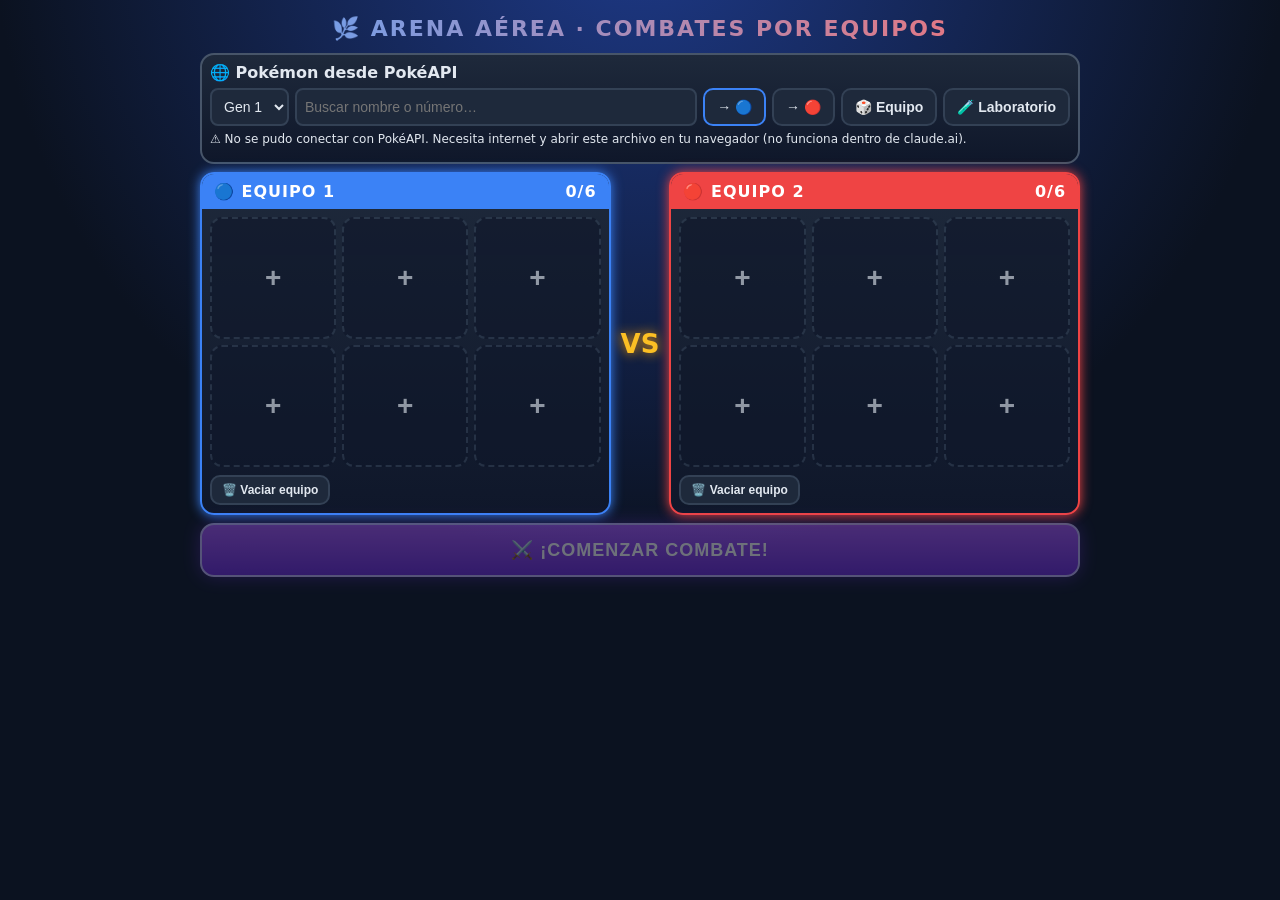
==== equipos-api.html @ 6ec06e44 "v1.0 - Modo simulación (Beta)" ====
<!DOCTYPE html>
<html lang="es"><head><meta charset="utf-8">
<meta name="viewport" content="width=device-width, initial-scale=1, viewport-fit=cover">
<title>Arena Aérea</title>
<style>
/* Estilos de Arena Pokémon. Tema oscuro. */
:root{--bg:#0b1220;--fg:#e2e8f0;--card:#1e293b;--bd:#334155;box-sizing:border-box;padding-top:env(safe-area-inset-top,0px);padding-bottom:env(safe-area-inset-bottom,0px)}
@media(prefers-color-scheme:dark){:root:not([data-theme="light"]){--bg:#0b1220;--fg:#e2e8f0;--card:#1e293b;--bd:#334155}}
:root[data-theme="dark"]{--bg:#0b1220;--fg:#e2e8f0;--card:#1e293b;--bd:#334155}
html{scroll-padding-top:env(safe-area-inset-top,0px)}
*{box-sizing:border-box}
body{margin:0;background:var(--bg);color:var(--fg);font-family:system-ui,-apple-system,"Segoe UI",sans-serif;display:flex;justify-content:center}
main{width:100%;max-width:900px;padding:10px}
h1{font-size:19px;margin:4px 0 8px;text-align:center}
#bar{display:flex;flex-wrap:wrap;gap:6px;justify-content:center;margin-bottom:8px}
button{padding:9px 12px;border-radius:10px;border:2px solid var(--bd);background:var(--card);color:var(--fg);font-weight:700;font-size:14px;cursor:pointer}
button:active{transform:scale(.96)}
canvas{width:100%;display:block;border-radius:14px;border:3px solid var(--bd);background:#4c9a3d;touch-action:manipulation}
#kos{display:flex;gap:10px;justify-content:center;margin:8px 0;font-weight:700;font-size:14px;flex-wrap:wrap}
#log{background:var(--card);border:2px solid var(--bd);border-radius:12px;padding:8px 12px;font-size:13px;min-height:100px;line-height:1.5}
.cw{position:relative}#ban{position:absolute;inset:0;display:none;flex-direction:column;align-items:center;justify-content:center;gap:10px;background:rgba(0,0,0,.55);border-radius:14px;color:#fff;font-size:24px;font-weight:800;text-align:center}
.col{flex:1;min-width:150px;background:var(--card);border:2px solid var(--bd);border-radius:12px;padding:8px}
#setup{display:flex;gap:8px;flex-wrap:wrap}
#go{width:100%;margin-top:8px;background:#7c3aed;color:#fff;border-color:#6d28d9}#go:disabled{opacity:.4}
#mvp{display:flex;gap:8px;flex-wrap:wrap;margin-top:6px}.mp{flex:1;min-width:150px;background:var(--card);border:2px solid var(--bd);border-radius:10px;padding:6px;font-size:12px}
.rs{display:flex;flex-direction:column;align-items:center;width:84px;padding:3px;font-size:10px}.rs small{font-size:10px;max-width:80px;overflow:hidden;text-overflow:ellipsis;white-space:nowrap}
#srch select,#srch input{padding:8px;border-radius:8px;border:2px solid var(--bd);background:var(--card);color:var(--fg);font-size:14px}#res{display:flex;flex-wrap:wrap;gap:2px;max-height:340px;overflow:auto;margin-top:6px}
body{background:radial-gradient(circle at 50% -10%,#1e3a8a 0,#0b1220 55%) fixed}
h1{font-size:22px;letter-spacing:2px;text-transform:uppercase;background:linear-gradient(90deg,#60a5fa,#f87171);-webkit-background-clip:text;background-clip:text;color:transparent;margin:6px 0 12px}
#srch{background:linear-gradient(#1e293b,#0f172a);border:2px solid #475569;border-radius:14px}
.rs{background:#0f172a;border:2px solid #334155;border-radius:10px}.rs:hover{border-color:#60a5fa}.rs small{text-transform:capitalize}
#setup{display:flex;gap:10px;flex-wrap:wrap;align-items:stretch}
.tp{flex:1;min-width:290px;border:2px solid var(--c);border-radius:14px;background:linear-gradient(#1e293b,#0f172a);box-shadow:0 0 12px var(--c);overflow:hidden}
.th{display:flex;justify-content:space-between;padding:8px 12px;background:var(--c);color:#fff;font-weight:800;letter-spacing:1px}
.sg{display:grid;grid-template-columns:repeat(3,1fr);gap:6px;padding:8px}
.sc{display:flex;flex-direction:column;align-items:center;gap:2px;padding:6px 2px;border-radius:12px;border:2px solid #334155;background:#0f172a;color:var(--fg);min-height:122px;cursor:pointer}
.sc.em{justify-content:center;font-size:28px;border-style:dashed;opacity:.6}.sc.on{border-color:var(--c);background:#1e293b;box-shadow:0 0 10px var(--c)}.sc.bad{border-color:#f59e0b}
.sc .sp{width:64px;height:64px;image-rendering:pixelated}.sc b{font-size:12px;max-width:100%;overflow:hidden;text-overflow:ellipsis;white-space:nowrap;text-transform:capitalize}
.sc .ty,.sc .mi{display:flex;gap:2px;align-items:center}.sc em{font-size:10px;color:#fbbf24;font-style:normal;margin-left:3px}
.clr{margin:0 8px 8px;font-size:12px;padding:6px 10px}
.vs{align-self:center;font-weight:900;font-size:26px;color:#fbbf24;text-shadow:0 0 12px #f59e0b;width:100%;text-align:center}@media(min-width:760px){.vs{width:auto}}
.fi{flex-basis:100%;border:2px solid var(--c);border-radius:14px;background:linear-gradient(#1e293b,#0f172a);padding:12px;box-shadow:0 0 12px var(--c)}
.fh{display:flex;gap:12px;align-items:center}.fp{width:96px;height:96px;image-rendering:pixelated;background:radial-gradient(#334155,transparent 70%)}
.fn{font-size:22px;font-weight:800;text-transform:capitalize}.qb{margin-left:auto}
.sb{display:grid;grid-template-columns:1fr 1fr;gap:4px 14px;margin:10px 0}.sr{display:flex;align-items:center;gap:6px;font-size:12px}.sr span{width:62px;color:#94a3b8;font-weight:700}.sr b{width:28px;text-align:right}
.bt{flex:1;height:8px;background:#0b1220;border-radius:4px;overflow:hidden}.bt i{display:block;height:100%;border-radius:4px}
.mh{font-weight:800;margin:6px 0}.mh small{font-weight:400;opacity:.7;margin-left:8px}.mh b.ok{color:#22c55e}.mh b.no{color:#f59e0b}
.mg{display:grid;grid-template-columns:repeat(auto-fill,minmax(150px,1fr));gap:8px}
.mc{text-align:left;padding:8px;border-radius:10px;border:2px solid var(--t);background:rgba(15,23,42,.8);color:var(--fg);opacity:.6;font-weight:400}.mc.on{opacity:1;background:#1e293b;box-shadow:0 0 8px var(--t)}
.mt{display:flex;align-items:center;gap:6px;font-size:13px}.mt b{flex:1}.ck{color:#4ade80;font-weight:900}
.mm{display:flex;flex-wrap:wrap;gap:3px 8px;font-size:11px;margin-top:4px}.ul{color:#fbbf24;font-weight:700}.ef{font-size:11px;margin-top:3px;color:#a7f3d0}
#go{font-size:18px;letter-spacing:1px;padding:14px;border-radius:14px;background:linear-gradient(#a855f7,#6d28d9);border:2px solid #c4b5fd;box-shadow:0 0 18px #7c3aed88}
#hud{display:flex;gap:8px;margin-bottom:6px}
.hb{flex:1;min-width:0;display:flex;gap:8px;align-items:center;padding:6px 10px;border-radius:12px;background:linear-gradient(#1e293b,#0f172a);border:2px solid var(--c);box-shadow:0 0 10px var(--c)}
#h1{flex-direction:row-reverse;text-align:right}.hs{width:56px;height:56px;image-rendering:pixelated;flex:none}#h1 .hs{transform:scaleX(-1)}
.hi{flex:1;min-width:0}.hn{display:flex;gap:6px;align-items:center;font-size:14px;text-transform:capitalize}#h1 .hn{flex-direction:row-reverse}.hn b{overflow:hidden;text-overflow:ellipsis;white-space:nowrap}
.hp{display:flex;align-items:center;gap:6px;margin:3px 0}.hp em{font-style:normal;font-size:10px;font-weight:800;color:#fbbf24;background:#7c2d12;border-radius:4px;padding:0 4px}
.hbar{flex:1;height:10px;background:#0b1220;border:1px solid #475569;border-radius:6px;overflow:hidden}.hbar i{display:block;height:100%;transition:width .5s,background .3s}
.hv{font-size:12px;font-weight:700;font-variant-numeric:tabular-nums}.hst{display:flex;gap:3px;flex-wrap:wrap;min-height:16px}#h1 .hst,#h1 .balls{justify-content:flex-end}
.ch{font-size:10px;padding:1px 5px;border-radius:6px;font-weight:700}.ch.up{background:#14532d;color:#86efac}.ch.dn{background:#7f1d1d;color:#fca5a5}
.balls{display:flex;gap:3px;margin-top:2px}.pb{width:11px;height:11px;border-radius:50%;border:1px solid #0f172a;background:linear-gradient(#ef4444 45%,#0f172a 45% 55%,#f8fafc 55%)}.pb.a{box-shadow:0 0 0 2px #fbbf24}.pb.d{background:#475569;opacity:.6}
@media(max-width:560px){.hs{display:none}.hb{padding:5px 7px}.hn{font-size:12px}}
.mp{background:linear-gradient(#1e293b,#0f172a);border:2px solid var(--bd);border-radius:12px;padding:8px}
.ph{display:flex;justify-content:space-between;align-items:center;gap:6px;margin-bottom:6px;flex-wrap:wrap}.ph b{text-transform:capitalize;font-size:13px}
.pst{display:flex;gap:3px}.pst span{background:#0b1220;border-radius:6px;padding:1px 5px;text-align:center;font-size:12px;font-weight:700}.pst small{display:block;font-size:8px;color:#94a3b8;font-weight:600}.pst .up{color:#4ade80}.pst .dn{color:#f87171}
.pm{display:grid;grid-template-columns:1fr 1fr;gap:6px}.mv{border:2px solid var(--t);border-radius:8px;padding:5px 6px;background:#0b1220;opacity:.75}.mv.rd{opacity:1;box-shadow:0 0 8px #22c55e88;border-color:#22c55e}.mv.pl{outline:2px solid #fbbf24}
.mn{display:flex;align-items:center;gap:4px;font-size:11px}.mn b{flex:1;overflow:hidden;text-overflow:ellipsis;white-space:nowrap}.cb{height:5px;background:#1e293b;border-radius:3px;margin:3px 0;overflow:hidden}.cb i{display:block;height:100%;background:var(--t)}.mv.rd .cb i{background:#22c55e}.cs{font-size:11px;font-weight:700;text-align:right}.mv.rd .cs{color:#4ade80}
#labui{display:none}#game.lab #labui{display:block}#game.lab #hud,#game.lab #mvp,#game.lab #log,#game.lab #bar{display:none!important}
.lr{display:flex;gap:6px;flex-wrap:wrap;margin:6px 0;align-items:center;font-size:13px}.lr input[type=number]{width:72px}#lm{flex:1;min-width:170px}
#labui input{padding:8px;border-radius:8px;border:2px solid var(--bd);background:var(--card);color:var(--fg);font-size:13px}

</style>
</head><body><main>
<h1>🌿 Arena Aérea · Combates por equipos</h1>
<div class="col" id="srch" style="margin-bottom:8px"><b>🌐 Pokémon desde PokéAPI</b>
<div style="display:flex;gap:6px;flex-wrap:wrap;margin:6px 0"><select id="gen"><option value="0">Gen 1</option><option value="1">Gen 2</option><option value="2">Gen 3</option><option value="3">Gen 4</option><option value="4">Gen 5</option><option value="5">Gen 6</option><option value="6">Gen 7</option><option value="7">Gen 8</option><option value="8">Gen 9</option><option value="all">Todas</option></select><input id="q" placeholder="Buscar nombre o número…" style="flex:1;min-width:130px"><button id="d0" style="border-color:#3b82f6">→ 🔵</button><button id="d1">→ 🔴</button><button id="rnd">🎲 Equipo</button><button id="labb">🧪 Laboratorio</button></div>
<div id="st" style="font-size:12px;min-height:16px"></div><div id="res"></div></div>
<div id="setup"></div><button id="go">⚔️ ¡COMENZAR COMBATE!</button>
<section id="game" style="display:none">
<div id="labui"><div class="col" style="margin-bottom:6px"><b>🧪 Laboratorio de ataques</b> <small>Dos Pokémon de prueba que no mueren</small>
<div class="lr"><label>Atacante # <input id="la" type="number" value="18"></label><label>Rival # <input id="lb" type="number" value="143"></label><button id="lsw">Atacante: 🔵</button></div>
<div class="lr"><input id="lm" value="fly" placeholder="ID del ataque en inglés (fly, flamethrower…)"><button id="lgo">▶ Probar</button></div>
<div class="lr" id="lq"></div><div class="lr"><button id="lauto">🔁 Auto: sí</button><button id="lslow">Velocidad x1</button><button id="lex">← Volver</button></div><div id="lst" style="font-size:12px;min-height:16px"></div></div></div>
<div id="bar"><button id="sp">Velocidad x1</button><button id="pa">Pausa</button><button id="tg">Ocultar ataques</button><button id="rs">Equipos</button></div>
<div id="hud"><div class="hb" id="h0"></div><div class="hb" id="h1"></div></div><div class="cw"><canvas id="cv"></canvas><div id="ban"></div></div><div id="mvp"><div class="mp" id="mv0"></div><div class="mp" id="mv1"></div></div>
<div id="log"></div></section>
<!-- El ORDEN importa: nucleo → datos → combate → ataques → ui → modos → principal.
     Para añadir un ataque nuevo: crea js/ataques/mi-ataque.js y añade aquí su <script> junto a los demás ataques. -->
<script>window.ASSETS={"img/campo.jpg": "[data-uri]", "img/tipos/bug.png": "[data-uri]", "img/tipos/dark.png": "[data-uri]", "img/tipos/dragon.png": "[data-uri]", "img/tipos/elec.png": "[data-uri]", "img/tipos/fairy.png": "[data-uri]", "img/tipos/fighting.png": "[data-uri]", "img/tipos/fire.png": "[data-uri]", "img/tipos/flying.png": "[data-uri]", "img/tipos/ghost.png": "[data-uri]", "img/tipos/ground.png": "[data-uri]", "img/tipos/ice.png": "[data-uri]", "img/tipos/leaf.png": "[data-uri]", "img/tipos/normal.png": "[data-uri]", "img/tipos/poison.png": "[data-uri]", "img/tipos/psychic.png": "[data-uri]", "img/tipos/rock.png": "[data-uri]", "img/tipos/steel.png": "[data-uri]", "img/tipos/water.png": "[data-uri]"};</script>
<script>
// Utilidades base: selector, tamaño del campo y canvas.
const $=s=>document.querySelector(s),W=800,H=450,PI=Math.PI;
// En la versión de un solo archivo (construir.py) las imágenes van incrustadas en window.ASSETS
const asset=p=>(window.ASSETS&&ASSETS[p])||p;
const cv=$('#cv'),cx=cv.getContext('2d');let sc=1;
const turn=(a,b,r)=>{const d=((b-a+PI*3)%(PI*2))-PI;return a+Math.max(-r,Math.min(r,d))};

</script>
<script>
// Aleatoriedad.
//  R(a,b)  -> SOLO efectos visuales (partículas, temblores). Siempre Math.random().
//  RS(a,b) / rnd() -> SIMULACIÓN (daño, críticos, precisión, IA, posiciones). Se puede fijar con semilla(n)
//                     para que un combate sea repetible (necesario para el modo online).
//  Regla de oro al crear ataques: lo que afecta al resultado usa rnd()/RS(); lo que solo se ve usa R().
let _semilla=null;
function semilla(n){_semilla=(n==null)?null:n>>>0}
function rnd(){if(_semilla===null)return Math.random();_semilla=(_semilla+0x6D2B79F5)>>>0;let t=_semilla;t=Math.imul(t^t>>>15,t|1);t^=t+Math.imul(t^t>>>7,t|61);return((t^t>>>14)>>>0)/4294967296}
const RS=(a,b)=>a+rnd()*(b-a),R=(a,b)=>a+Math.random()*(b-a);

</script>
<script>
// Estado global del combate.
let hs=0,cz=0,dim=0,bn=null,duelT=0,sd=0,shk=0,sfl=0,sfc='#fff',rg=[],scars=[];
const OB=[];
let mons=[],ents=[],ps=[],txt=[],logs=[],T=0,spd=1,paused=false,last=0,team=[[],[]],send=[0,0],over=true,inGame=false;
// Gancho para los modos de juego: se llama al terminar un combate con el número del equipo ganador (0 o 1).
let alTerminarCombate=null;

</script>
<script>
// Tablas de tipos: colores, efectividad, efectos de impacto y estilos visuales.
const ULT={fire:'x',fairy:'x',water:'w',elec:'b',leaf:'s',steel:'s',normal:'s',dragon:'m',rock:'m',ground:'q'},ultK=t=>ULT[t]||'z';
const IMP={fire:{c:['#fb923c','#fde047','#ef4444'],sh:'c',n:14,v:170,g:1,ring:'#fb923c'},water:{c:['#38bdf8','#bae6fd','#fff'],sh:'c',n:14,v:150,gy:260,ring:'#38bdf8'},elec:{c:['#fde047','#fff'],sh:'k',n:14,v:240,g:1,ring:'#fde047'},leaf:{c:['#4ade80','#86efac','#16a34a'],sh:'l',n:12,v:150,gy:80,ring:'#4ade80'},ice:{c:['#a5f3fc','#e0f2fe','#fff'],sh:'d',n:14,v:170,gy:120,ring:'#a5f3fc'},psychic:{c:['#f472b6','#e879f9','#fff'],sh:'o',n:10,v:90,g:1,ring:'#f472b6',rings:3},ghost:{c:['#6d28d9','#a78bfa','#1e1b4b'],sh:'c',n:12,v:80,up:1,ring:'#818cf8'},dark:{c:['#1e1b4b','#7f1d1d','#0f172a'],sh:'c',n:14,v:150,ring:'#94a3b8'},poison:{c:['#a855f7','#84cc16','#c084fc'],sh:'o',n:12,v:70,up:1,ring:'#c084fc'},ground:{c:['#a16207','#d6a550','#78350f'],sh:'r',n:12,v:180,gy:420,ring:'#d6a550'},rock:{c:['#a8a29e','#78716c','#d6d3d1'],sh:'r',n:12,v:200,gy:520,ring:'#a8a29e'},bug:{c:['#a3e635','#365314','#fde047'],sh:'c',n:16,v:200,ring:'#a3e635'},flying:{c:['#e0f2fe','#93c5fd','#fff'],sh:'k',n:14,v:230,ring:'#93c5fd'},fighting:{c:['#ef4444','#f97316','#fde047'],sh:'s',n:10,v:200,g:1,ring:'#ef4444'},steel:{c:['#e2e8f0','#94a3b8','#fff'],sh:'d',n:12,v:230,g:1,ring:'#cbd5e1'},fairy:{c:['#f9a8d4','#fbcfe8','#fff'],sh:'s',n:14,v:130,up:1,g:1,ring:'#f9a8d4'},normal:{c:['#fff','#e5e7eb','#fde68a'],sh:'c',n:12,v:150,ring:'#e5e7eb'},dragon:{c:['#a78bfa','#7c3aed','#f0abfc'],sh:'c',n:14,v:180,g:1,ring:'#a78bfa'}};
const TCOL={normal:'#d1d5db',fire:'#fb923c',water:'#38bdf8',elec:'#fde047',leaf:'#4ade80',ice:'#a5f3fc',fighting:'#ef4444',poison:'#c084fc',ground:'#d6a550',flying:'#93c5fd',psychic:'#f472b6',bug:'#a3e635',rock:'#a8a29e',ghost:'#818cf8',dark:'#94a3b8',steel:'#cbd5e1',fairy:'#f9a8d4',dragon:'#a78bfa'};
const CH={normal:{rock:.5,ghost:0,steel:.5},fire:{fire:.5,water:.5,leaf:2,ice:2,bug:2,rock:.5,dragon:.5,steel:2},water:{fire:2,water:.5,leaf:.5,ground:2,rock:2,dragon:.5},elec:{water:2,elec:.5,leaf:.5,ground:0,flying:2,dragon:.5},leaf:{fire:.5,water:2,leaf:.5,poison:.5,ground:2,flying:.5,bug:.5,rock:2,dragon:.5,steel:.5},ice:{fire:.5,water:.5,leaf:2,ice:.5,ground:2,flying:2,dragon:2,steel:.5},fighting:{normal:2,ice:2,poison:.5,flying:.5,psychic:.5,bug:.5,rock:2,ghost:0,dark:2,steel:2,fairy:.5},poison:{leaf:2,poison:.5,ground:.5,rock:.5,ghost:.5,steel:0,fairy:2},ground:{fire:2,elec:2,leaf:.5,poison:2,flying:0,bug:.5,rock:2,steel:2},flying:{elec:.5,leaf:2,fighting:2,bug:2,rock:.5,steel:.5},psychic:{fighting:2,poison:2,psychic:.5,dark:0,steel:.5},bug:{fire:.5,leaf:2,fighting:.5,poison:.5,flying:.5,psychic:2,ghost:.5,dark:2,steel:.5,fairy:.5},rock:{fire:2,ice:2,fighting:.5,ground:.5,flying:2,bug:2,steel:.5},ghost:{normal:0,psychic:2,ghost:2,dark:.5},dragon:{dragon:2,steel:.5,fairy:0},dark:{fighting:.5,psychic:2,ghost:2,dark:.5,fairy:.5},steel:{fire:.5,water:.5,elec:.5,ice:2,rock:2,steel:.5,fairy:2},fairy:{fire:.5,fighting:2,poison:.5,dragon:2,dark:2,steel:.5}};
const tEff=(t,ds)=>ds.reduce((a,d)=>a*((CH[t]||{})[d]??1),1);
// Colores de la interfaz (más oscuros que TCOL, que es para efectos)
const TC={normal:'#64748b',fire:'#ea580c',water:'#2563eb',elec:'#ca8a04',leaf:'#16a34a',ice:'#0891b2',fighting:'#b91c1c',poison:'#7e22ce',ground:'#a16207',flying:'#4f46e5',psychic:'#db2777',bug:'#65a30d',rock:'#78716c',ghost:'#4338ca',dark:'#334155',steel:'#64748b',fairy:'#db2777',dragon:'#7c3aed'};

</script>
<script>
// Iconos de tipo (img/tipos/<tipo>.png).
const ICO={},ICI={};
for(const k of ["normal", "fighting", "flying", "poison", "ground", "rock", "bug", "ghost", "steel", "fire", "water", "leaf", "elec", "psychic", "ice", "dragon", "dark", "fairy"]){ICO[k]=asset('img/tipos/'+k+'.png');ICI[k]=new Image();ICI[k].src=ICO[k]}
const TI=(t,h=16)=>ICO[t]?`<img src="${ICO[t]}" width="${h}" height="${h}" style="vertical-align:middle;border-radius:3px">`:'',tn=k=>TI(TY[k].types[0],14)+' '+TY[k].n;

</script>
<script>
// Ataques genéricos y constructores de ataques de estado.
const N0=['Placaje',38,1.1,1,55,0,0,1],N1=['Ataque Rápido',26,.7,1,55,0,0,1];
const mkmv=(t,a)=>!Array.isArray(a)?a:({n:a[0],p:a[1],cd:a[2]*1.4,c:a[3],r:a[4],u:a[5],k:a[6],tk:a[7],t:a[8]||(a[7]?'normal':t),cat:a[9]||((a[7]||a[6]=='c')?'phy':'spe'),ef:a[10]});
const SA=(n,s,d,cd=9)=>[n,0,cd,1,999,0,0,0,0,'sta',{s,d}],SH=(n,h,d,cd=18)=>[n,0,cd,1,999,0,0,0,0,'sta',{h,d}],SO=(n,o,d,cd=9)=>[n,0,cd,1,999,0,0,0,0,'sta',{o,d}];

</script>
<script>
// Estadísticas de combate y registro de Pokémon cargados (TY).
const MH=t=>TY[t].H||Math.round(TY[t].st.hp*2.2);
const mult=n=>n>=0?(2+n)/2:2/(2-n),stat=(m,k)=>m.st[k]*mult(m.stg[k]||0);
const ST=[['hp','PS'],['atk','ATQ'],['def','DEF'],['spa','AT.ESP'],['spd','DEF.ESP'],['spe','VEL']],CI={phy:'⚔️',spe:'✨',sta:'🛡️'};
const TY={};

</script>
<script>
// Conexión con la PokéAPI: lista de Pokémon, carga de Pokémon y ataques.
const API='https://pokeapi.co/api/v2/',SPR='https://raw.githubusercontent.com/PokeAPI/sprites/master/sprites/pokemon/',GEN=[[1,151],[152,251],[252,386],[387,493],[494,649],[650,721],[722,809],[810,905],[906,1025]];
const TN={normal:'normal',fire:'fire',water:'water',electric:'elec',grass:'leaf',ice:'ice',fighting:'fighting',poison:'poison',ground:'ground',flying:'flying',psychic:'psychic',bug:'bug',rock:'rock',ghost:'ghost',dragon:'dragon',dark:'dark',steel:'steel',fairy:'fairy'};
const ERR='⚠️ No se pudo conectar con PokéAPI. Necesita internet y abrir este archivo en tu navegador (no funciona dentro de claude.ai).';
const mvc={};
const jf=async u=>{const r=await fetch(u);if(!r.ok)throw new Error(r.status);return r.json()},setSt=t=>{$('#st').textContent=t};
const mvData=c=>mvc[c.n]||(mvc[c.n]=jf(c.u).then(conv).catch(()=>null));
async function loadSp(id){const key='p'+id;if(TY[key])return key;
 const p=await jf(API+'pokemon/'+id),types=p.types.map(x=>TN[x.type.name]||'normal'),sm={};p.stats.forEach(x=>sm[x.stat.name]=x.base_stat);
 const cand=p.moves.map(m=>({n:m.move.name,u:m.move.url,sc:m.version_group_details.filter(d=>d.move_learn_method.name=='level-up'||d.move_learn_method.name=='machine').length})).filter(m=>m.sc>0).sort((a,b)=>b.sc-a.sc).slice(0,36);
 const ms=[];for(let i=0;i<cand.length;i+=9)ms.push(...await Promise.all(cand.slice(i,i+9).map(mvData)));
 const ok=[...new Map(ms.filter(Boolean).map(x=>[x.n,x])).values()],sv=m=>m.p*(types.includes(m.t)?1.4:1),rk=m=>m.ef.h?3:m.ef.s?2:1;
 const att=ok.filter(m=>m.cat!='sta').sort((a,b)=>sv(b)-sv(a)),sta=ok.filter(m=>m.cat=='sta').sort((a,b)=>rk(b)-rk(a)),pa=[],cn={};
 for(const m of att)if((cn[m.t]||0)<2&&pa.length<7){pa.push(m);cn[m.t]=(cn[m.t]||0)+1}
 const pool=[...pa,...sta.slice(0,3)];for(const g of [N0,N1,['Golpe Cuerpo',60,1.8,1,55,0,0,1],['Embestida',45,1.3,1,55,0,0,1]])if(pool.length<4)pool.push(g);
 const ds=[],add=i=>{if(i>=0&&i<pool.length&&!ds.includes(i))ds.push(i)};add(0);add(1);add(2);add(pa.length);add(3);for(let i=0;ds.length<4&&i<pool.length;i++)add(i);
 const fr=p.sprites.front_default||SPR+id+'.png',bk=p.sprites.back_default,fi=new Image(),bi=new Image();fi.src=fr;if(bk)bi.src=bk;
 TY[key]={n:p.name.replace(/-/g,' ').replace(/^./,c=>c.toUpperCase()),e:'',c:[TCOL[types[0]],'#fff','#334155'],st:{hp:sm.hp,atk:sm.attack,def:sm.defense,spa:sm['special-attack'],spd:sm['special-defense'],spe:sm.speed},H:Math.round(sm.hp*1.6+60),types,pool,ds:ds.slice(0,4),api:1,img:fr,fi,bi};return key}

</script>
<script>
// Convierte un ataque de la PokéAPI en un ataque del juego (tipo de animación, daño, cooldown...).
const STY=[[/slash|scratch|claw|cut|blade|shear|scissor|sword|fury-swipes|razor|slice/,'slash'],[/bite|crunch|fang|chomp/,'bite'],[/punch|hammer|fist|mach|thrash|superpower|close-combat|cross-chop|karate|jab|rage/,'punch'],[/kick|stomp|stamp|trample|jump|strike/,'kick'],[/tail|whip|vine|wrap|bind|lash|slap|pound|crush|slam|squeeze/,'whip'],[/beam|ray|cannon|laser|solar|pulse|spit|flash/,'beam'],[/storm|tornado|hurricane|twister|cyclone|blizzard|whirl|typhoon|swarm|rain|barrage/,'storm'],[/quake|slide|fissure|bulldoze|tectonic|magnitude|rumble/,'quake'],[/surf|wave|tsunami|torrent/,'wave']],MEL=['slash','bite','punch','kick','whip','hit'];
function conv0(d){const t=TN[d.type.name]||'normal',nm=(d.names.find(x=>x.language.name=='es')||{name:d.name}).name,cl=d.damage_class.name,mt=d.meta||{};
 if(['explosion','self-destruct','misty-explosion','memento','final-gambit','focus-punch','dream-eater','belch','sky-drop','fling','last-resort','synchronoise'].includes(d.name))return null;
 if(cl=='status'){const ef={},SN={attack:'atk',defense:'def','special-attack':'spa','special-defense':'spd',speed:'spe'},LB={atk:'Ataque',def:'Defensa',spa:'At. Esp.',spd:'Def. Esp.',spe:'Velocidad'};
  if(mt.healing>0){ef.h=mt.healing/100;ef.d='Cura '+mt.healing+'% PS'}
  else{const me=d.target&&['user','user-or-ally','users-field','user-and-allies'].includes(d.target.name),o={};for(const c of d.stat_changes||[]){const k=SN[c.stat.name];if(k)o[k]=Math.max(-3,Math.min(3,c.change))}
   const v=Object.values(o);if(!v.length)return null;if(me&&v.some(x=>x>0))ef.s=o;else if(!me&&v.some(x=>x<0))ef.o=o;else return null;
   ef.d=(me?'':'Rival: ')+Object.entries(o).map(([k,x])=>(x>0?'+':'−')+Math.abs(x)+' '+LB[k]).join(', ')}
  return{n:nm,key:d.name,p:0,cd:(mt.healing>0?18:9)*1.4,c:1,r:999,u:0,t,cat:'sta',ef,acc:0}}
 if(!d.power)return null;const P=d.power,phy=cl=='physical',acc=d.accuracy||100;let sty=phy?'hit':'orb';for(const[r,k]of STY)if(r.test(d.name)){sty=k;break}
 if(!phy&&MEL.includes(sty))sty='orb';
 if(phy&&MEL.includes(sty))return{n:nm,key:d.name,p:P,cd:(1+P/45)*1.4,c:1,r:55,u:0,tk:1,t,cat:'phy',acc,sty};
 const u=!phy&&P>=110,K=u?ultK(t):({beam:'s',storm:'z',quake:'q',wave:'w'}[sty]||(t=='elec'?'b':'p')),c=K=='s'?5:K=='z'?(u?6:5):K=='q'||K=='w'||K=='x'?1:K=='m'?10:K=='b'?(u?6:P<=60?1:P<=90?2:3):(P<=50?1:P<=70?3:P<=90?5:6);
 return{n:nm,key:d.name,p:u&&K=='m'?P*1.8:P,cd:(u?6:1+P/45)*1.4,c,r:u?300:P<=70?230:260,u:u?1:0,t,cat:phy?'phy':'spe',acc,sty}}
function conv(d){const mv=conv0(d);if(mv&&CUSTOM[d.name])Object.assign(mv,CUSTOM[d.name].mv);return mv}

</script>
<script>
// Efectos visuales reutilizables: partículas, ondas, explosiones.
function spk(r,n=4){cx.beginPath();for(let i=0;i<n*2;i++){const a=i*PI/n,q=i%2?r*.4:r;cx.lineTo(Math.cos(a)*q,Math.sin(a)*q)}cx.closePath();cx.fill()}
function emit(x,y,t,n,vm,o={}){const Q=IMP[t]||IMP.normal;for(let i=0;i<n&&ps.length<900;i++){const a=R(0,6.283),v=R(.2,1)*vm;ps.push({x,y,vx:Math.cos(a)*v,vy:Math.sin(a)*v-(Q.up?60:0),gy:Q.gy,l:R(.4,.9),m:.9,c:Q.c[i%Q.c.length],s:R(3,7),g:Q.g,sh:Q.sh,r:R(0,6),vr:R(-8,8),...o})}}
function imp(x,y,t,k=1){const Q=IMP[t]||IMP.normal;emit(x,y,t,Math.round(Q.n*k),Q.v*k);ring(x,y,Q.ring,40*k+20);if(Q.rings)for(let i=1;i<=Q.rings;i++)ring(x,y,Q.ring,30+i*22,.4+i*.12,3);shk=Math.max(shk,k*2)}
function vfx(x,y,sty,t){ents.push({k:'v',vs:sty||'hit',x,y,life:.35,m:.35,cc:TCOL[t]||'#fff'})}
function ring(x,y,c,r1,l=.5,w=6){rg.push({x,y,c,r1,l,m:l,w})}
function blast(x,y,c,r,n=40){ring(x,y,c,r);ring(x,y,'#fff',r*.7,.35,4);ring(x,y,c,r*1.3,.7,3);for(let i=0;i<n&&ps.length<700;i++){const a=R(0,7),v=R(60,r*3.2);ps.push({x,y,vx:Math.cos(a)*v,vy:Math.sin(a)*v,l:R(.4,1),m:1,c:i%3?c:'#fff',s:R(3,8),g:1})}shk=Math.max(shk,r/12);sfl=Math.max(sfl,Math.min(.45,r/200));sfc=c}
function burst(x,y,col,n,sp=140,glow){for(let i=0;i<n&&ps.length<700;i++){const a=R(0,7),v=R(30,sp);ps.push({x,y,vx:Math.cos(a)*v,vy:Math.sin(a)*v,l:R(.3,.7),m:.7,c:col,s:R(2,5),g:glow})}}
function trail(x,y,col,s,glow,sh){if(ps.length<700)ps.push({x,y,vx:R(-15,15),vy:R(-25,-5),l:.35,m:.35,c:col,s,g:glow,sh,r:R(0,6),vr:R(-6,6)})}

</script>
<script>
// Dibujo del canvas: campo, Pokémon, proyectiles y efectos.
const BG=new Image();BG.src=asset('img/campo.jpg');
function vdraw(e){const p=1-e.life/e.m,a=1-p,vs=e.vs;cx.globalAlpha=Math.max(0,vs=='crack'?Math.min(1,e.life*1.5):a);cx.translate(e.x,e.y);cx.lineCap='round';cx.shadowColor=e.cc;cx.shadowBlur=14;
 if(vs=='slash'){for(let i=0;i<3;i++){const q=Math.min(1,Math.max(0,p*2.4-i*.3));if(q<=0)continue;cx.strokeStyle=i==1?'#fff':e.cc;cx.lineWidth=7-i*1.5;cx.beginPath();cx.moveTo(-35+i*20,-45);cx.lineTo(-35+i*20+30*q,-45+90*q);cx.stroke()}}
 else if(vs=='bite'){const d=Math.max(0,1-p*3.5)*34;cx.fillStyle='#fff';for(const s of[-1,1]){cx.beginPath();for(let i=0;i<4;i++){const x=-24+i*16;cx.moveTo(x,s*(d+6));cx.lineTo(x+8,s*(d+6)-s*22);cx.lineTo(x+16,s*(d+6))}cx.fill()}}
 else if(vs=='kick'){cx.strokeStyle=e.cc;cx.lineWidth=11*a;cx.beginPath();cx.arc(0,10,40,-2.4+p*1.4,-.7+p*1.4);cx.stroke();cx.strokeStyle='#fff';cx.lineWidth=4*a;cx.stroke()}
 else if(vs=='whip'){cx.strokeStyle=e.cc;cx.lineWidth=9*a;cx.beginPath();cx.moveTo(-50,25);cx.quadraticCurveTo(-5,-55+p*50,50,25-p*10);cx.stroke();cx.strokeStyle='#fff';cx.lineWidth=3*a;cx.stroke()}
 else if(vs=='mark'){const q=Math.min(1,p*2);cx.globalAlpha=.9*(1-p*.4);cx.fillStyle='rgba(0,0,0,.28)';cx.beginPath();cx.ellipse(0,0,10+q*34,6+q*20,0,0,7);cx.fill();cx.strokeStyle=e.cc;cx.lineWidth=2.5;cx.beginPath();cx.ellipse(0,0,34*(1.2-q*.2),20*(1.2-q*.2),0,0,7);cx.stroke();cx.beginPath();cx.moveTo(-44,0);cx.lineTo(44,0);cx.moveTo(0,-26);cx.lineTo(0,26);cx.stroke()}
 else if(vs=='crack'){for(const r of e.cr){const L=r.l*Math.min(1,p*5+.15);cx.beginPath();cx.moveTo(0,0);for(let k=1;k<=4;k++)cx.lineTo(Math.cos(r.a)*L*k/4+r.j[k%3],Math.sin(r.a)*L*k/4*.6+r.j[(k+1)%3]);cx.strokeStyle='#1c1917';cx.lineWidth=5;cx.stroke();cx.strokeStyle=e.cc;cx.lineWidth=2;cx.stroke()}}
 else{const r=(vs=='punch'?46:32)*(.4+p);cx.fillStyle=e.cc;spk(r,8);cx.fillStyle='#fff';spk(r*.55,8)}}
function drawProj(e){const t=e.t,rot=e.ph;cx.save();cx.translate(e.x,e.y);cx.globalCompositeOperation='lighter';
 const orb=(r,c1,c2)=>{const g=cx.createRadialGradient(0,0,1,0,0,r);g.addColorStop(0,'#fff');g.addColorStop(.4,c1);g.addColorStop(1,c2);cx.fillStyle=g;cx.beginPath();cx.arc(0,0,r,0,7);cx.fill()},so=()=>{cx.globalCompositeOperation='source-over'},poly=(r,f,s)=>{cx.rotate(rot);cx.beginPath();for(let i=0;i<6;i++){const q=r*[1,.75,1.1,.8,1,.7][i];cx.lineTo(Math.cos(i*1.047)*q,Math.sin(i*1.047)*q)}cx.closePath();cx.fillStyle=f;cx.fill();cx.strokeStyle=s;cx.lineWidth=2;cx.stroke()},dia=(r,f,s)=>{cx.rotate(rot*.6);cx.beginPath();cx.moveTo(0,-r*1.6);cx.lineTo(r*.7,0);cx.lineTo(0,r*1.6);cx.lineTo(-r*.7,0);cx.closePath();cx.fillStyle=f;cx.fill();cx.strokeStyle=s;cx.lineWidth=1.5;cx.stroke()};
 if(t=='fire')orb(14,'#fb923c','rgba(220,38,38,0)');
 else if(t=='water'){so();cx.fillStyle='#38bdf8';cx.strokeStyle='#fff';cx.lineWidth=1.5;cx.beginPath();cx.arc(0,0,8,0,7);cx.fill();cx.stroke();cx.fillStyle='#fff';cx.beginPath();cx.arc(-3,-3,2.5,0,7);cx.fill()}
 else if(t=='leaf'){so();cx.rotate(rot);cx.fillStyle='#22c55e';cx.beginPath();cx.ellipse(0,0,10,4.5,0,0,7);cx.fill();cx.strokeStyle='#bbf7d0';cx.lineWidth=1;cx.beginPath();cx.moveTo(-9,0);cx.lineTo(9,0);cx.stroke()}
 else if(t=='ice'||t=='steel'){so();dia(8,t=='ice'?'#a5f3fc':'#cbd5e1',t=='ice'?'#fff':'#475569')}
 else if(t=='psychic'){orb(13,'#f472b6','rgba(168,85,247,0)');cx.strokeStyle='#fbcfe8';cx.lineWidth=2;cx.rotate(rot);for(let i=0;i<2;i++){cx.beginPath();cx.ellipse(0,0,19,7,0,0,7);cx.stroke();cx.rotate(1.5)}}
 else if(t=='ghost'){so();const g=cx.createRadialGradient(0,0,1,0,0,14);g.addColorStop(0,'#1e1b4b');g.addColorStop(.7,'#4c1d95');g.addColorStop(1,'rgba(167,139,250,0)');cx.fillStyle=g;cx.beginPath();cx.arc(0,0,14,0,7);cx.fill()}
 else if(t=='dark'){so();cx.fillStyle='#020617';cx.strokeStyle='#ef4444';cx.lineWidth=2;cx.beginPath();cx.arc(0,0,10,0,7);cx.fill();cx.stroke()}
 else if(t=='poison'){so();cx.fillStyle='rgba(168,85,247,.6)';cx.strokeStyle='#84cc16';cx.lineWidth=2;cx.beginPath();cx.arc(0,0,9+Math.sin(rot*2)*1.5,0,7);cx.fill();cx.stroke();cx.fillStyle='#fff';cx.beginPath();cx.arc(-3,-3,2,0,7);cx.fill()}
 else if(t=='ground'||t=='rock'){so();poly(t=='rock'?12:9,t=='rock'?'#a8a29e':'#a16207',t=='rock'?'#57534e':'#78350f')}
 else if(t=='bug'){so();for(let i=0;i<6;i++){const a=rot*2+i*1.05,r=6+Math.sin(rot*3+i)*4;cx.fillStyle=i%2?'#a3e635':'#365314';cx.beginPath();cx.arc(Math.cos(a)*r,Math.sin(a)*r,2.4,0,7);cx.fill()}}
 else if(t=='flying'){so();cx.rotate(e.a);cx.strokeStyle='#fff';cx.lineWidth=4;cx.beginPath();cx.arc(-6,0,16,-1.1,1.1);cx.stroke();cx.strokeStyle='#93c5fd';cx.lineWidth=2;cx.beginPath();cx.arc(-10,0,16,-1.1,1.1);cx.stroke()}
 else if(t=='fairy'){orb(14,'#f9a8d4','rgba(244,114,182,0)');so();cx.rotate(rot);cx.fillStyle='#f9a8d4';spk(14);cx.fillStyle='#fff';spk(7)}
 else if(t=='fighting')orb(12,'#f97316','rgba(239,68,68,0)');
 else if(t=='dragon')orb(14,'#a78bfa','rgba(76,29,149,0)');
 else orb(12,'#e5e7eb','rgba(255,255,255,0)');
 cx.restore()}
function drawApi(m){const o=TY[m.t];if(Math.abs(Math.cos(m.a))>.25)m.fl=Math.cos(m.a)<0;const up=Math.sin(m.a)<-.6,im=up&&o.bi&&o.bi.naturalWidth?o.bi:o.fi,b=Math.abs(Math.sin(m.ph*2))*3,h=86,wl=Math.max(m.lw>0?1-m.lw/.22:0,m.sqz||0),sx0=m.sx==null?1:m.sx;
 m.sx=sx0+(((m.fl&&!up)?-1:1)-sx0)*.3;
 if(m.cast>0){const u=1-m.cast/.3;cx.save();cx.globalCompositeOperation='lighter';cx.globalAlpha=.55;cx.fillStyle=m.castc||'#fff';cx.beginPath();cx.arc(0,-30,12+u*26,0,7);cx.fill();cx.restore()}
 cx.imageSmoothingEnabled=false;if(m.flash>0)cx.filter='brightness(4)';
 if(im&&im.naturalWidth){cx.save();cx.translate(0,16-(m.z||0));cx.rotate(Math.sin(m.ph*2)*.06+(m.tilt||0));cx.scale(m.sx*(1+.16*wl+(m.lunge>0?.18:0)+(Math.abs(m.tilt||0)>.3?.15:0)),1-.2*wl-(m.lunge>0?.1:0)-(Math.abs(m.tilt||0)>.3?.12:0));cx.drawImage(im,-h/2,-h+10-b,h,h);cx.restore()}else{cx.fillStyle=o.c[0];cx.beginPath();cx.arc(0,-12,18,0,7);cx.fill()}
 cx.filter='none';cx.imageSmoothingEnabled=true}
function drawM(m){cx.save();cx.translate(m.x,m.y);if(m.dead){cx.globalAlpha=Math.max(0,m.fade/1.2);cx.scale(m.fade/1.2+.3,m.fade/1.2+.3)}
 const zs=Math.max(.25,1-(m.z||0)/450);cx.fillStyle='rgba(0,0,0,'+.25*zs+')';cx.beginPath();cx.ellipse(3,7,20*zs,14*zs,0,0,7);cx.fill();
 if(m.enter>0){const k=Math.max(.05,1-m.enter/.7);cx.scale(k,k)}
 cx.strokeStyle=m.side?"#ef4444":"#3b82f6";cx.lineWidth=3;cx.beginPath();cx.ellipse(0,5,24,17,0,0,7);cx.stroke();
 drawApi(m);cx.restore()}
function drawFx(e){const t=e.tg;cx.save();
 if(e.k=='u')CUSTOM[e.cu].edraw(e);
 else if(e.k=='v')vdraw(e);
 else if(e.k=='w'&&e.px!=null){cx.globalCompositeOperation='lighter';for(let i=-6;i<=6;i++){const q=i*8,cu=Math.abs(i)*3.5,x=e.px+Math.cos(e.ang+PI/2)*q-Math.cos(e.ang)*cu,y=e.py+Math.sin(e.ang+PI/2)*q-Math.sin(e.ang)*cu;cx.fillStyle=i%2?'rgba(186,230,253,.8)':'rgba(56,189,248,.8)';cx.beginPath();cx.arc(x,y,16-Math.abs(i),0,7);cx.fill()}}
 else if(e.k=='s'&&!t.dead&&!e.o.dead){cx.globalCompositeOperation='lighter';cx.lineCap='round';const w=1+Math.sin(T*50)*.15,A=Math.min(1,e.life*5);for(const [lw,c,al] of [[34,e.cc,.35],[18,e.cc,.85],[7,'#fff',1]]){cx.globalAlpha=A*al;cx.strokeStyle=c;cx.lineWidth=lw*w;cx.beginPath();cx.moveTo(e.o.x,e.o.y);cx.lineTo(t.x,t.y);cx.stroke()}cx.globalAlpha=A*.9;cx.fillStyle=e.cc;cx.beginPath();cx.arc(e.o.x,e.o.y,17*w,0,7);cx.fill()}
 else if(e.k=='m'){const u=1-e.life/.6,x=e.lx+240*(1-u),y=e.ly-380*(1-u);cx.fillStyle='rgba(0,0,0,'+(.15+u*.25)+')';cx.beginPath();cx.ellipse(e.lx,e.ly,10+u*40,6+u*24,0,0,7);cx.fill();cx.strokeStyle='rgba(167,139,250,'+u*.8+')';cx.lineWidth=2;cx.stroke();
  cx.globalCompositeOperation='lighter';const tg=cx.createLinearGradient(x,y,x+60,y-95);tg.addColorStop(0,'rgba(251,146,60,.9)');tg.addColorStop(1,'rgba(251,146,60,0)');cx.strokeStyle=tg;cx.lineWidth=16;cx.lineCap='round';cx.beginPath();cx.moveTo(x,y);cx.lineTo(x+60,y-95);cx.stroke();
  const g=cx.createRadialGradient(x,y,1,x,y,18);g.addColorStop(0,'#fff');g.addColorStop(.4,'#fb923c');g.addColorStop(1,'rgba(124,58,237,0)');cx.fillStyle=g;cx.beginPath();cx.arc(x,y,18,0,7);cx.fill()}
 else if(e.k=='c'&&e.cx!=null){const p=1-e.life/.35;for(let i=0;i<3;i++){const q=Math.min(1,Math.max(0,p*2.2-i*.35));if(q<=0)continue;const x0=e.cx-35+i*20,y0=e.cy-45;cx.globalAlpha=1-p*.6;cx.strokeStyle=i==1?'#fff':'#c4b5fd';cx.lineWidth=7-i;cx.lineCap='round';cx.shadowColor='#7c3aed';cx.shadowBlur=14;cx.beginPath();cx.moveTo(x0,y0);cx.lineTo(x0+30*q,y0+90*q);cx.stroke()}}
 cx.restore()}
function draw(){const sx=shk>0?R(-shk,shk):0,sy=shk>0?R(-shk,shk):0;cx.setTransform(sc,0,0,sc,sx*sc,sy*sc);if(cz>0){cx.translate(W/2,H/2);cx.scale(1+cz,1+cz);cx.translate(-W/2,-H/2)}cx.fillStyle='#4aa83c';cx.fillRect(0,0,W,H);if(BG.complete&&BG.naturalWidth)cx.drawImage(BG,0,0,W,H);
 for(const q of scars){cx.globalAlpha=Math.min(.5,q.l/6);cx.fillStyle='#1c1917';cx.beginPath();cx.ellipse(q.x,q.y,24,14,0,0,7);cx.fill()}cx.globalAlpha=1;if(dim>0){cx.globalAlpha=Math.min(.5,dim);cx.fillStyle='#020617';cx.fillRect(-30,-30,W+60,H+60);cx.globalAlpha=1}const L=[...mons].sort((a,b)=>a.y-b.y);L.forEach(drawM);
 for(const e of ents){if(e.delay>0)continue;
  if(e.k=='b'&&e.pts){cx.save();cx.globalAlpha=Math.min(1,e.life*6);cx.lineJoin='round';cx.shadowColor='#facc15';cx.shadowBlur=14;for(const [w,c] of [[7,'#fde047'],[2.5,'#fff']]){cx.strokeStyle=c;cx.lineWidth=w;cx.beginPath();e.pts.forEach((p,i)=>i?cx.lineTo(p[0],p[1]):cx.moveTo(p[0],p[1]));cx.stroke()}cx.restore();continue}
  if(e.k=='b')continue;if(e.k!='p'){drawFx(e);continue}
  drawProj(e)}
 for(const r of rg){const u=1-r.l/r.m;cx.globalAlpha=1-u;cx.strokeStyle=r.c;cx.lineWidth=r.w*(1-u)+1;cx.globalCompositeOperation='lighter';cx.beginPath();cx.arc(r.x,r.y,r.r1*Math.sqrt(u),0,7);cx.stroke()}cx.globalCompositeOperation='source-over';for(const p of ps){const u=Math.max(0,p.l/p.m),z=p.s*Math.max(.3,u);cx.globalAlpha=u;cx.globalCompositeOperation=p.g?'lighter':'source-over';cx.fillStyle=cx.strokeStyle=p.c;cx.save();cx.translate(p.x,p.y);if(p.r)cx.rotate(p.r);
 if(p.sh=='d'){cx.beginPath();cx.moveTo(0,-z*1.7);cx.lineTo(z,0);cx.lineTo(0,z*1.7);cx.lineTo(-z,0);cx.fill()}
 else if(p.sh=='s')spk(z*1.8);
 else if(p.sh=='k'){cx.lineWidth=2;cx.beginPath();cx.moveTo(-z*2,0);cx.lineTo(z*2,0);cx.stroke()}
 else if(p.sh=='l'){cx.beginPath();cx.ellipse(0,0,z*1.6,z*.7,0,0,7);cx.fill()}
 else if(p.sh=='r'){cx.beginPath();for(let i=0;i<5;i++){const a=i*1.2566,q=z*(i%2?.8:1.2);cx.lineTo(Math.cos(a)*q,Math.sin(a)*q)}cx.fill()}
 else if(p.sh=='o'){cx.lineWidth=1.5;cx.beginPath();cx.arc(0,0,z*1.2,0,7);cx.stroke()}
 else if(p.sh=='f'){cx.beginPath();cx.ellipse(0,0,z*2.4,z*.85,0,0,7);cx.fill();cx.strokeStyle='rgba(71,85,105,.85)';cx.lineWidth=1;cx.beginPath();cx.moveTo(-z*2.4,0);cx.lineTo(z*2.4,0);cx.stroke()}
 else{cx.beginPath();cx.arc(0,0,z,0,7);cx.fill()}
 cx.restore()}
 cx.globalAlpha=1;cx.globalCompositeOperation='source-over';
 for(const m of mons){if(m.dead)continue;const y=m.y-34-(m.z||0);cx.fillStyle='rgba(0,0,0,.55)';cx.fillRect(m.x-21,y,42,6);const q=Math.max(0,m.hp/m.max);cx.fillStyle=q<.25?'#ef4444':q<.5?'#eab308':'#22c55e';cx.fillRect(m.x-20,y+1,40*q,4);
  cx.font='bold 10px system-ui';cx.textAlign='center';cx.lineWidth=3;cx.strokeStyle='rgba(0,0,0,.7)';
  if(m.say>0){cx.font='bold 12px system-ui';cx.strokeText('¡'+m.sayT+'!',m.x,y-17);cx.fillStyle='#fde047';cx.fillText('¡'+m.sayT+'!',m.x,y-17)}}
 for(const t of txt){cx.globalAlpha=Math.min(1,t.l*2);cx.font=`bold ${t.sm?11:16}px system-ui`;cx.textAlign='center';cx.lineWidth=3;cx.strokeStyle='#000';cx.strokeText(t.s,t.x,t.y);cx.fillStyle=t.c;cx.fillText(t.s,t.x,t.y)}cx.globalAlpha=1;cx.setTransform(sc,0,0,sc,0,0);if(sfl>0){cx.globalAlpha=sfl;cx.fillStyle=sfc;cx.fillRect(0,0,W,H);cx.globalAlpha=1}if(bn){const k=1.4-.4*Math.min(1,(1.5-bn.l)*6);cx.save();cx.globalAlpha=Math.min(1,bn.l*2);cx.translate(W/2,58);cx.scale(k,k);cx.font='900 26px system-ui';cx.textAlign='center';cx.lineWidth=6;cx.strokeStyle='#000';cx.strokeText(bn.s,0,0);cx.fillStyle=bn.c;cx.shadowColor=bn.c;cx.shadowBlur=16;cx.fillText(bn.s,0,0);cx.restore()}}
function rs(){const d=window.devicePixelRatio||1,w=cv.clientWidth;cv.width=w*d;cv.height=w*d*H/W;sc=cv.width/W}

</script>
<script>
// Bucle del juego. La simulación avanza en pasos FIJOS de 1/60 s (igual en cualquier pantalla),
// el dibujo se hace en cada fotograma.
function step(dt){if(hs>0){hs-=dt;return}T+=dt;if(!over){duelT+=dt;if(duelT>40&&!sd){sd=1;log('⚠️ ¡Muerte súbita! El daño aumenta con el tiempo')}}mons.forEach(m=>upM(m,dt));
 for(const a of mons)for(const b of mons)if(a<b&&!a.dead&&!b.dead){const dx=b.x-a.x,dy=b.y-a.y,d=Math.hypot(dx,dy);if(d<34&&d>0){const p=(34-d)/2;a.x-=dx/d*p;a.y-=dy/d*p;b.x+=dx/d*p;b.y+=dy/d*p}}
 for(const e of ents){if(e.delay>0){e.delay-=dt;if(e.o.dead)e.life=0;e.x=e.o.x;e.y=e.o.y;if(e.ch&&e.delay>0&&ps.length<700){const a=R(0,7);ps.push({x:e.o.x+Math.cos(a)*70,y:e.o.y+Math.sin(a)*70,vx:-Math.cos(a)*140,vy:-Math.sin(a)*140,l:.5,m:.5,c:e.cc,s:4,g:1})}if(e.delay<=0&&'xwsmcqz'.includes(e.k))act(e);if(e.delay<=0&&e.k=='p'){e.a=e.o.a+RS(-.3,.3);e.x+=Math.cos(e.o.a)*20;e.y+=Math.sin(e.o.a)*20}
   if(e.delay<=0&&e.k=='b'){e.life=.25;const t=e.tg;if(t.dead||e.o.dead){e.life=0}else{e.pts=[];const ox=e.sky?t.x+R(-50,50):e.o.x,oy=e.sky?-20:e.o.y,dx=t.x-ox,dy=t.y-oy,L=Math.hypot(dx,dy),nx=-dy/L,ny=dx/L;for(let i=0;i<=9;i++){const u=i/9,j=i%9==0?0:R(-14,14);e.pts.push([ox+dx*u+nx*j,oy+dy*u+ny*j])}if(e.sky){shk=Math.max(shk,3);sfl=.3;sfc='#fff';ring(t.x,t.y,'#fde047',50,.4)}hit(t,e.dm,'elec',e.o,e);burst(t.x,t.y,'#fde047',10,150,true)}}continue}
  if(e.k=='b'){e.life-=dt;continue}if(e.k!='p'){upFx(e,dt);continue}
  e.life-=dt;const t=e.tg;if(t&&!t.dead)e.a=turn(e.a,Math.atan2(t.y-e.y,t.x-e.x),dt*(e.t=='leaf'?3.5:5));
  const v=e.t=='leaf'?330:e.t=='water'?420:380;e.x+=Math.cos(e.a)*v*dt;e.y+=Math.sin(e.a)*v*dt;e.ph+=dt*14;
  trail(e.x,e.y,TCOL[e.t]||'#fff',e.t=='leaf'?2:5,!['leaf','ground','rock','water'].includes(e.t),(IMP[e.t]||IMP.normal).sh);
  if(t&&!t.dead&&Math.hypot(t.x-e.x,t.y-e.y)<17){hit(t,e.dm,e.t,e.o,e);e.life=0}
  if(e.x<-20||e.x>W+20||e.y<-20||e.y>H+20)e.life=0}
 ents=ents.filter(e=>e.life>0);
 for(const p of ps){p.l-=dt;if(p.gy)p.vy+=p.gy*dt;if(p.vr)p.r+=p.vr*dt;if(p.sw)p.vx+=Math.sin(T*9+p.r*3)*p.sw*dt;p.x+=p.vx*dt;p.y+=p.vy*dt;p.vx*=.96;p.vy*=.96}ps=ps.filter(p=>p.l>0);
 for(const t of txt){t.l-=dt;t.y-=25*dt}txt=txt.filter(t=>t.l>0);for(const r of rg)r.l-=dt;rg=rg.filter(r=>r.l>0);for(const q of scars)q.l-=dt;scars=scars.filter(q=>q.l>0);shk=Math.max(0,shk-dt*25);sfl=Math.max(0,sfl-dt*1.5);cz=Math.max(0,cz-dt*.05);dim=Math.max(0,dim-dt*.45);if(bn){bn.l-=dt;if(bn.l<=0)bn=null}
 mons=mons.filter(m=>!m.dead||m.fade>0);
 if(over)return;
 for(let s=0;s<2;s++){const act=mons.some(m=>m.side==s&&!m.dead),nx=team[s].find(u=>!u.used);
  if(!act&&nx){send[s]-=dt;if(send[s]<=0){spawn(s,nx);send[s]=1.4}}
  else if(!act&&!nx){over=true;const w=1-s;$('#ban').innerHTML=`🏆<br>¡Gana el Equipo ${w+1} ${w?'🔴':'🔵'}!<div style="margin-top:10px"><button id="rv">Revancha</button> <button id="ch">Cambiar equipos</button></div>`;$('#ban').style.display='flex';log('🏆 Gana el Equipo '+(w+1));if(alTerminarCombate)alTerminarCombate(w)}}}
const PASO=1/60;let acum=0;
function loop(t){const dt=Math.min(.1,(t-last)/1000||0)*spd;last=t;
 if(inGame){if(!paused){acum+=dt;let n=0;while(acum>=PASO&&n<8){step(PASO);acum-=PASO;n++}if(n==8)acum=0}draw();if(t-lu>120){lu=t;mvui()}}
 requestAnimationFrame(loop)}

</script>
<script>
// Creación de luchadores.
function spawn(side,u){const t=u.t,x=side?W-130:130,y=RS(150,310);u.used=true;duelT=0;sd=0;
 mons.push({t,side,u,types:TY[t].types||[t],st:{...TY[t].st},stg:{atk:0,def:0,spa:0,spd:0,spe:0},mv:u.s.map(i=>mkmv(t,TY[t].pool[i])),mc:u.s.map(i=>mkmv(t,TY[t].pool[i]).u?3:0),x,y,a:side?PI:0,hp:MH(t),max:MH(t),kx:0,ky:0,cd:1.4,flash:0,say:0,lunge:0,ph:R(0,9),tx:x,ty:y,wt:0,tg:null,plan:null,dead:false,fade:1.2,enter:.7,dir:side?1:-1,spd:(55+Math.min(TY[t].st.spe,160)*.5)*RS(.95,1.05)});
 burst(x,y,'#fff',22,180,true);log(`${side?'🔴':'🔵'} ¡${tn(t)} entra al combate!`);ui()}

</script>
<script>
// Elección de ataque de la IA.
function wt(m,v,i){if(m.mc[i]>0)return 0;
 if(v.cat=='sta'){const e=v.ef||{},o=m.tg;if(e.h)return m.hp/m.max<.5?4:m.hp/m.max<.8?.3:0;
  if(e.s)return Object.keys(e.s).every(x=>m.stg[x]>=2)?0:1.3;
  if(e.o)return !o||Object.keys(e.o).every(x=>o.stg[x]<=-2)?0:1.1;return 0}
 return v.u?.8:v.tk?1:1.3}
function plan(m){const L=m.mv,w=L.map((v,i)=>wt(m,v,i)),S=w.reduce((a,b)=>a+b,0);if(!S){m.plan=null;return}let q=rnd()*S,i=0;while(i<L.length-1&&(q-=w[i])>0)i++;if(!w[i])i=w.findIndex(x=>x>0);m.plan=L[i];m.pi=i}

</script>
<script>
// Ataques de estado: curar y cambiar estadísticas.
function stg(x,o){const N={atk:'Ataque',def:'Defensa',spa:'At. Esp.',spd:'Def. Esp.',spe:'Velocidad'};let j=0;for(const k in o){const b=x.stg[k],n=Math.max(-6,Math.min(6,b+o[k])),up=o[k]>0;x.stg[k]=n;txt.push({x:x.x,y:x.y-46-j++*13,s:n!=b?N[k]+(up?' ▲':' ▼').repeat(Math.abs(o[k])):N[k]+(up?' al máximo':' al mínimo'),c:up?'#fde047':'#fca5a5',l:1.5,sm:1});ring(x.x,x.y,up?'#fde047':'#f87171',45,.6)}}
function applySt(m,tg,p){const ef=p.ef||{};
 if(ef.h){const r=Math.min(Math.round(m.max*ef.h),m.max-m.hp);m.hp+=r;txt.push({x:m.x,y:m.y-40,s:'+'+r,c:'#4ade80',l:1.1});ring(m.x,m.y,'#4ade80',50,.7);for(let i=0;i<14;i++)ps.push({x:m.x+R(-22,22),y:m.y+R(-10,16),vx:R(-10,10),vy:R(-90,-30),l:.9,m:.9,c:i%2?'#bbf7d0':'#4ade80',s:R(3,6),g:1})}
 if(ef.s)stg(m,ef.s);if(ef.o&&tg)stg(tg,ef.o)}

</script>
<script>
// Entidades de efecto (proyectiles, rayos, ondas...): activación y actualización.
function act(e){const t=e.tg,o=e.o;
 if(e.k=='q'){if(t.dead){e.life=0;return}ents.push({k:'v',vs:'crack',x:t.x,y:t.y+12,life:1.4,m:1.4,cc:e.t=='ground'?'#f59e0b':e.cc,cr:Array.from({length:10},(_,i)=>({a:i*.628+R(-.2,.2),l:R(60,115),j:[R(-8,8),R(-8,8),R(-8,8)]}))});shk=Math.max(shk,e.dm>25?11:7);imp(t.x,t.y,e.t,1.6);hit(t,e.dm,e.t,o,e);e.life=0;return}
 if(e.k=='z'){e.life=.9;e.tk=.1;return}
 if(e.k=='x'){if(t.dead){e.life=0;return}blast(t.x,t.y,e.cc,e.rad);imp(t.x,t.y,e.t,1.8);hit(t,e.dm,e.t,o,e);for(let i=0;i<10;i++)ps.push({x:t.x+R(-50,50),y:t.y+R(-20,30),vx:R(-20,20),vy:R(-170,-60),l:R(.6,1),m:1,c:i%2?'#fde047':e.cc,s:R(6,12),g:1});e.life=0}
 else if(e.k=='w'){e.sx=o.x;e.sy=o.y;e.life=1.2;e.u=0}
 else if(e.k=='s'){e.life=.8;e.tk=.1}
 else if(e.k=='m'){const q=rnd()<.45;e.lx=Math.max(110,Math.min(W-110,t.x+(q?0:RS(-100,100))));e.ly=Math.max(105,Math.min(345,t.y+(q?0:RS(-70,70))));e.life=.6}
 else if(e.k=='c'){e.cx=t.x;e.cy=t.y;e.life=.35}}
function upFx(e,dt){const t=e.tg,o=e.o;
 if(e.k=='u'){CUSTOM[e.cu].eup(e,dt);return}
 if(e.k=='v'){e.life-=dt;return}
 if(e.k=='z'){e.life-=dt;e.tk+=dt;const Q=IMP[e.t]||IMP.normal;
  for(let i=0;i<3&&ps.length<850;i++){const a=T*7+R(0,6.28),r=R(12,65);ps.push({x:t.x+Math.cos(a)*r,y:t.y+Math.sin(a)*r*.55,vx:-Math.sin(a)*90,vy:Math.cos(a)*50-(Q.up?50:30),gy:Q.gy>200?200:0,l:R(.4,.8),m:.8,c:Q.c[i%Q.c.length],s:R(3,7),g:Q.g,sh:Q.sh,r:R(0,6),vr:R(-8,8)})}
  if(e.tk>.15&&!t.dead&&!o.dead){e.tk=0;hit(t,e.dm,e.t,o,e);e.f=0;imp(t.x+R(-24,24),t.y+R(-24,24),e.t,.6)}
  if(e.life<=0&&!t.dead)imp(t.x,t.y,e.t,1.5);return}
 if(e.k=='w'){e.u+=dt/.8;const k=Math.min(1,e.u);e.px=e.sx+(t.x-e.sx)*k;e.py=e.sy+(t.y-e.sy)*k;e.ang=Math.atan2(t.y-e.sy,t.x-e.sx);
  for(let i=0;i<4&&ps.length<700;i++){const q=R(-45,45);ps.push({x:e.px+Math.cos(e.ang+PI/2)*q,y:e.py+Math.sin(e.ang+PI/2)*q,vx:R(-20,20),vy:R(-30,10),l:.4,m:.4,c:i%2?'#bae6fd':'#38bdf8',s:R(4,8),g:0})}
  if(e.u>=1){if(!t.dead){blast(t.x,t.y,'#38bdf8',85,50);hit(t,e.dm,'water',o,e)}e.life=0}return}
 if(e.k=='s'){e.life-=dt;e.tk+=dt;if(e.tk>.15&&!t.dead&&!o.dead){e.tk=0;hit(t,e.dm,e.t,o,e);e.f=0}
  if(!t.dead&&!o.dead)for(let i=0;i<3&&ps.length<700;i++){const u=Math.random();ps.push({x:o.x+(t.x-o.x)*u+R(-10,10),y:o.y+(t.y-o.y)*u+R(-10,10),vx:R(-30,30),vy:R(-30,30),l:.4,m:.4,c:e.cc,s:R(3,6),g:1})}
  if(e.life<=0&&!t.dead)blast(t.x,t.y,e.cc,60,30);return}
 if(e.k=='m'){e.life-=dt;if(e.life<=0){blast(e.lx,e.ly,'#f97316',58,26);ring(e.lx,e.ly,'#a78bfa',80,.6);scars.push({x:e.lx,y:e.ly,l:6});if(!t.dead&&Math.hypot(t.x-e.lx,t.y-e.ly)<58)hit(t,e.dm,'dragon',o,e)}return}
 if(e.k=='c'){e.life-=dt;if(!e.hd&&e.life<.2){e.hd=1;if(!t.dead){hit(t,e.dm,'dragon',o,e);burst(t.x,t.y,'#ddd6fe',10,160,true)}}}}

</script>
<script>
// Cálculo de daño.
function hit(tg,dm,t,o,e){if(tg.dead||tg.z>30)return;const ef=tEff(t,tg.types),cat=(e&&e.cat)||(o.plan&&o.plan.cat)||'phy',cr=rnd()<.0625?1.5:1,d=ef==0?0:Math.max(1,Math.round((.44*dm*stat(o,cat=='phy'?'atk':'spa')/stat(tg,cat=='phy'?'def':'spd')+.5)*(o.types.includes(t)?1.5:1)*ef*cr*RS(.85,1.15)*.9*(1+Math.max(0,duelT-40)/25))),an=Math.atan2(tg.y-o.y,tg.x-o.x);
 tg.hp-=d;if(d>0&&(ef>1||cr>1||dm>=35))hs=Math.max(hs,.05);if(cr>1)txt.push({x:tg.x,y:tg.y-62,s:'¡Crítico!',c:'#fb923c',l:1.1,sm:1});tg.flash=.18;tg.kx+=Math.cos(an)*130;tg.ky+=Math.sin(an)*130;if(!tg.tg)tg.tg=o;
 const col=TCOL[t]||'#fff';imp(tg.x,tg.y,t,ef>1?1.3:ef==0?.4:ef<1?.7:1);
 txt.push({x:tg.x+R(-10,10),y:tg.y-30,s:'-'+d,c:ef>1?'#fde047':ef<1?'#cbd5e1':'#fff',l:.9});
 if((!e||e.f)&&ef!=1)txt.push({x:tg.x,y:tg.y-48,s:ef>1?'¡Súper eficaz!':ef==0?'No afecta':'Poco eficaz',c:ef>1?'#fde047':'#e2e8f0',l:1.2,sm:1});
 if(tg.hp<=0){tg.dead=true;tg.fade=1.2;tg.u.dead=true;send[tg.side]=1.4;log(`${tn(o.t)} derrotó a ${tn(tg.t)}`);burst(tg.x,tg.y,'#fff',22,200,true);ui()}}

</script>
<script>
// Lanzamiento de ataques.
function atk(m){const p=m.plan,tg=m.tg;m.cd=2*Math.pow(100/stat(m,'spe'),.5);m.mc[m.pi]=p.cd;m.say=1.2;m.sayT=p.n;
 if(p.cat=='sta'){applySt(m,tg,p);log(`${tn(m.t)} usó ${p.n}`);m.freeze=.35;m.plan=null;return}
 if(p.acc&&rnd()*100>p.acc){txt.push({x:tg.x,y:tg.y-30,s:'¡Falló!',c:'#cbd5e1',l:1,sm:1});m.plan=null;return}
 if(p.cu&&CUSTOM[p.cu]){CUSTOM[p.cu].start(m,tg,p);m.plan=null;return}
 if(p.tk){m.lw=.22;m.lhit=false;m.la=Math.atan2(tg.y-m.y,tg.x-m.x);return}
 const col=TCOL[p.t]||'#fff',c=p.c,K=p.u?ultK(p.t):({beam:'s',storm:'z',quake:'q',wave:'w'}[p.sty]||(p.t=='elec'?'b':'p')),D=p.u?.75:.3;
 const B={o:m,tg,cat:p.cat,t:p.t,sty:p.sty,dm:p.p/c,f:true,ph:R(0,6),life:2.2,x:m.x,y:m.y,a:m.a,cc:col};
 if(p.u){m.freeze=.75;m.flash=.1;bn={s:p.n,c:col,l:1.5};cz=.07;dim=.4;log(`${tn(m.t)} usa ¡${p.n}!`)}else m.freeze=.3;
 m.cast=.3;m.castc=col;
 if(K=='m'||K=='b'||K=='p'){for(let i=0;i<c;i++)ents.push({...B,k:K,sky:K=='b'&&p.u?1:0,delay:D+i*(K=='m'?.12:K=='b'?.2:.07),f:i==0,ch:i==0})}
 else ents.push({...B,k:K,delay:D,ch:1,rad:95});
 m.plan=null}

</script>
<script>
// Movimiento e IA de cada luchador en cada paso.
function upM(m,dt){const SP=m.spd*mult(m.stg.spe);
 if(m.dead){m.fade-=dt;return}if(m.enter>0){m.enter-=dt;return}
 m.cd-=dt;m.flash-=dt;m.say-=dt;m.cast-=dt;for(let i=0;i<m.mc.length;i++)if(m.mc[i]>0)m.mc[i]-=dt;m.x+=m.kx*dt;m.y+=m.ky*dt;const f=Math.pow(.01,dt);m.kx*=f;m.ky*=f;
 if(m.sc){scr(m,dt);return}if(m.freeze>0){m.freeze-=dt;if(m.freeze>.35&&Math.random()<.5)m.flash=.06;if(m.tg)m.a=turn(m.a,Math.atan2(m.tg.y-m.y,m.tg.x-m.x),dt*8);return}if(m.lw>0){m.lw-=dt;m.a=turn(m.a,m.la,dt*12);if(m.lw<=0)m.lunge=.3;return}if(m.lab&&!(m.lunge>0)){if(m.hp<m.max*.5)m.hp=m.max;const hx=m.home.x-m.x,hy=m.home.y-m.y,dd=Math.hypot(hx,hy);if(dd>8){m.a=Math.atan2(hy,hx);m.x+=Math.cos(m.a)*200*dt;m.y+=Math.sin(m.a)*200*dt;m.ph+=dt*8}else if(m.tg)m.a=turn(m.a,Math.atan2(m.tg.y-m.y,m.tg.x-m.x),dt*8);return}if(!m.tg||m.tg.dead){m.tg=mons.find(o=>o.side!==m.side&&!o.dead&&!(o.enter>0))||null;if(m.tg&&!m.plan)plan(m)}
 let sp=SP*.45,want=m.a,go=true;
 if(m.lunge>0){m.lunge-=dt;sp=560;trail(m.x,m.y-20,TCOL[m.plan&&m.plan.t]||'#fff',7,1,'c');want=m.la;m.a=m.la;const t=m.tg;if(t&&!t.dead&&!m.lhit&&Math.hypot(t.x-m.x,t.y-m.y)<30){m.lhit=true;hit(t,m.plan?m.plan.p:38,m.plan?m.plan.t:'normal',m,null);vfx(t.x,t.y,m.plan&&m.plan.sty,m.plan&&m.plan.t)}if(m.lunge<=0)m.plan=null}
 else if(m.tg){const t=m.tg,dx=t.x-m.x,dy=t.y-m.y,d=Math.hypot(dx,dy),an=Math.atan2(dy,dx);if(!m.plan&&m.cd<=0)plan(m);want=an;
  if(!m.plan){want=an+PI/2*(m.dir||1);sp=SP*.5;if(d>220){want=an;sp=SP}else if(d<120)want=an+PI*.75*(m.dir||1);if(rnd()<.01)m.dir=-(m.dir||1)}else if(d>m.plan.r*(m.plan.tk?1:.9)){sp=SP*1.1}else{go=false;if(m.cd>0){want=an+PI/2*(m.dir||1);go=true;sp=SP*.5;if(rnd()<.01)m.dir=-(m.dir||1)}else if(m.plan.cat=='sta'||Math.abs(((an-m.a+PI*3)%(PI*2))-PI)<.35)atk(m)}}
 else{m.wt-=dt;if(m.wt<=0||Math.hypot(m.tx-m.x,m.ty-m.y)<20){m.tx=RS(110,W-110);m.ty=RS(105,345);m.wt=RS(2,5)}want=Math.atan2(m.ty-m.y,m.tx-m.x)}
 if(m.lunge<=0)m.a=turn(m.a,want,dt*5);
 if(go){m.x+=Math.cos(m.a)*sp*dt;m.y+=Math.sin(m.a)*sp*dt;m.ph+=sp*dt*.09}
 for(const o of OB){const dx=m.x-o.x,dy=m.y-o.y,d=Math.hypot(dx,dy),r=o.r+16;if(d<r&&d>0){m.x=o.x+dx/d*r;m.y=o.y+dy/d*r}}
 m.x=Math.max(100,Math.min(W-100,m.x));m.y=Math.max(100,Math.min(350,m.y))}

</script>
<script>
// Registro de ataques con animación propia y ayudas compartidas.
// Cada ataque va en su propio archivo de esta carpeta: CUSTOM['id-del-ataque']={...}
const CUSTOM={};
function hpos(e){const o=e.o,t=e.tg,tx=t.x,ty=t.y-34,dx0=tx-o.x,dy0=ty-(o.y-34),l0=Math.hypot(dx0,dy0)||1,ox=o.x+dx0/l0*30,oy=o.y-34+dy0/l0*14,dx=tx-ox,dy=ty-oy,L=Math.hypot(dx,dy)||1;return L<30?null:{Wm:Math.max(22,Math.min(56,L*.14)),Ox:ox,Oy:oy,Tx:tx,Ty:ty,ux:dx/L,uy:dy/L,nx:-dy/L,ny:dx/L,L}}
function feathers(x,y,n,v){for(let i=0;i<n&&ps.length<950;i++){const a=R(0,6.28),q=R(.3,1)*v;ps.push({x,y,vx:Math.cos(a)*q,vy:Math.sin(a)*q-20,gy:50,sw:220,l:R(.8,1.4),m:1.4,c:['#fff','#e2e8f0','#bfdbfe'][i%3],s:R(3.5,6),sh:'f',r:R(0,6.28),vr:R(-5,5)})}}
function wind(x,y){if(ps.length<950)ps.push({x:x+R(-18,18),y:y+R(10,50),vx:0,vy:R(120,220),l:.3,m:.3,c:'#e0f2fe',s:5,sh:'k',r:1.5708,vr:0})}
function scr(m,dt){const s=m.sc,C=CUSTOM[s.id];s.t+=dt;if(C.run(m,dt,s)){m.sc=null;m.z=0;m.tilt=0;m.sqz=0}}

</script>
<script>
// Vuelo (fly): sube al cielo y cae en picado sobre el rival.
CUSTOM['fly']={mv:{r:360,tk:0,cu:'fly'},fallback:()=>({n:'Vuelo',key:'fly',p:90,cd:(1+90/45)*1.4,c:1,r:360,u:0,t:'flying',cat:'phy',acc:95,sty:'hit',cu:'fly'}),
  start(m,tg,p){m.sc={id:'fly',t:0,p,x0:m.x}},
  run(m,dt,s){const tg=m.tg,t=s.t;if(!tg||tg.dead){return true}
   if(t<.2){m.sqz=t/.2;m.a=turn(m.a,Math.atan2(tg.y-m.y,tg.x-m.x),dt*10);if(!s.f0){s.f0=1;feathers(m.x,m.y-10,12,130)}return false}
   m.sqz=0;
   if(t<.75){const u=(t-.2)/.55;m.z=450*u*u;feathers(m.x+R(-14,14),m.y-m.z-20,2,70);wind(m.x,m.y-m.z);return false}
   if(t<1){m.z=450;if(!s.mk){s.mk=1;s.dir=tg.x>=s.x0?1:-1;ents.push({k:'v',vs:'mark',x:tg.x,y:tg.y+8,life:.5,m:.5,cc:'#93c5fd'})}return false}
   if(!s.d0){s.d0=1;s.dir=s.dir||(tg.x>=s.x0?1:-1);s.tx=tg.x;s.ty=tg.y;s.sx=Math.max(60,Math.min(W-60,s.tx-s.dir*170));m.a=s.dir>0?0:PI}
   if(t<1.22){const u=Math.min(1,(t-1)/.22);m.x=s.sx+(s.tx-s.dir*45-s.sx)*u;m.y=s.ty;m.z=450*(1-u*u);m.tilt=s.dir*.9;
    const py=m.y-m.z-30;feathers(m.x,py,4,100);for(let i=0;i<2;i++)ps.push({x:m.x+R(-8,8),y:py+R(-8,8),vx:0,vy:0,l:.25,m:.25,c:'#e0f2fe',s:12,g:1});
    if(u>=1&&!s.h){s.h=1;m.z=0;m.tilt=0;hit(tg,s.p.p,s.p.t,m,{cat:s.p.cat,f:true});feathers(tg.x,tg.y-30,36,280);imp(tg.x,tg.y-20,'flying',1.6);vfx(tg.x,tg.y-25,'punch','flying');shk=Math.max(shk,10)}return false}
   if(!s.h){s.h=1;hit(tg,s.p.p,s.p.t,m,{cat:s.p.cat,f:true});feathers(tg.x,tg.y-30,36,280);imp(tg.x,tg.y-20,'flying',1.6)}
   m.z=0;m.tilt=0;m.sqz=Math.max(0,.6-(t-1.22)*2);return t>=1.55}};

</script>
<script>
// Hidrobomba (hydro-pump): cañón de agua.
CUSTOM['hydro-pump']={mv:{cu:'hydro-pump'},fallback:()=>({n:'Hidrobomba',key:'hydro-pump',p:110,cd:8.4,c:1,r:300,u:1,t:'water',cat:'spe',acc:80,sty:'orb',cu:'hydro-pump'}),
 start(m,tg,p){m.sc={id:'hydro-pump',t:0};bn={s:p.n,c:'#7dd3fc',l:1.5};cz=.05;ents.push({k:'u',cu:'hydro-pump',o:m,tg,cat:p.cat,dm:p.p/7,t:0,tk:0,n:0,life:1.95,delay:0})},
 run(m,dt,s){const tg=m.tg;if(tg)m.a=turn(m.a,Math.atan2(tg.y-m.y,tg.x-m.x),dt*10);m.sqz=s.t<.55?.45*s.t/.55:Math.max(0,.45-(s.t-.55)*3);return s.t>=1.85},
 eup(e,dt){const o=e.o,t=e.tg;e.t+=dt;e.life=1.95-e.t;if(o.dead){e.life=0;return}if(t.dead&&e.t<1.6)e.t=1.6;const Q=hpos(e);if(!Q)return;
  if(e.t<.55){for(let i=0;i<3&&ps.length<900;i++){const a=R(0,6.28),r=R(40,75);ps.push({x:Q.Ox+Math.cos(a)*r,y:Q.Oy+Math.sin(a)*r,vx:-Math.cos(a)*r*4,vy:-Math.sin(a)*r*4,l:.25,m:.25,c:i%2?'#bae6fd':'#38bdf8',s:R(3,6),g:1})}}
  else if(e.t<1.6){if(!e.fs){e.fs=1;o.kx-=Q.ux*70;o.ky-=Q.uy*70;shk=Math.max(shk,6);ring(Q.Ox,Q.Oy,'#bae6fd',60,.4);sfl=.25;sfc='#7dd3fc'}
   for(let i=0;i<5&&ps.length<900;i++){const s=R(.1,1),sd=i%2?1:-1,w=(8+(Q.Wm-8)*s)*.5;ps.push({x:Q.Ox+Q.ux*Q.L*s+Q.nx*sd*w,y:Q.Oy+Q.uy*Q.L*s+Q.ny*sd*w,vx:Q.nx*sd*R(60,160)+Q.ux*R(80,200),vy:Q.ny*sd*R(60,160)+Q.uy*R(80,200),l:.4,m:.4,c:i%3?'#fff':'#7dd3fc',s:R(3,6),g:1})}
   for(let i=0;i<4&&ps.length<900;i++)ps.push({x:Q.Tx+R(-Q.Wm*.6,Q.Wm*.6),y:Q.Ty+R(0,36),vx:R(-120,120),vy:-R(80,200),gy:320,l:.6,m:.6,c:i%2?'#fff':'#7dd3fc',s:R(4,8),g:1});
   e.tk+=dt;if(e.tk>=.15){e.tk=0;e.n++;hit(t,e.dm,'water',o,{cat:e.cat,f:e.n==1});ring(Q.Tx,Q.Ty+30,'#7dd3fc',50,.4,3);shk=Math.max(shk,5)}}
  else if(!e.end){e.end=1;imp(Q.Tx,Q.Ty,'water',2);ring(Q.Tx,Q.Ty+20,'#bae6fd',110,.7,5);shk=Math.max(shk,9)}},
 edraw(e){const o=e.o,t=e.tg;if(!o||!t)return;const Q=hpos(e);if(!Q)return;const{Ox,Oy,ux,uy,nx,ny,L}=Q;cx.save();cx.globalCompositeOperation='lighter';
  if(e.t<.55){const r=6+e.t/.55*20,g=cx.createRadialGradient(Ox,Oy,1,Ox,Oy,r);g.addColorStop(0,'#fff');g.addColorStop(.5,'#38bdf8');g.addColorStop(1,'rgba(14,165,233,0)');cx.fillStyle=g;cx.beginPath();cx.arc(Ox,Oy,r,0,7);cx.fill();cx.restore();return}
  cx.globalCompositeOperation='source-over';
  const reach=Math.min(1,(e.t-.55)/.09),fade=Math.min(1,Math.max(0,1-(e.t-1.6)/.3)),W_=s=>(8+(Q.Wm-8)*s)*fade*(1+.07*Math.sin(s*18-T*30)),pt=(s,f,wb)=>{const w=W_(s),o2=f*w*.5+Math.sin(s*14-T*34+f*2.4)*w*wb;return[Ox+ux*L*s+nx*o2,Oy+uy*L*s+ny*o2]};
  for(const [k,col] of [[1,'rgba(14,165,233,.55)'],[.72,'rgba(56,189,248,.8)'],[.38,'rgba(186,230,253,.95)']]){cx.fillStyle=col;cx.beginPath();for(let i=0;i<=16;i++){const s=reach*i/16,w=W_(s)*k*.5;cx.lineTo(Ox+ux*L*s+nx*w,Oy+uy*L*s+ny*w)}for(let i=16;i>=0;i--){const s=reach*i/16,w=W_(s)*k*.5;cx.lineTo(Ox+ux*L*s-nx*w,Oy+uy*L*s-ny*w)}cx.closePath();cx.fill();if(k==1){cx.strokeStyle='rgba(3,105,161,.55)';cx.lineWidth=2;cx.stroke()}{const ex=Ox+ux*L*reach,ey=Oy+uy*L*reach,w2=W_(reach)*k*.5;cx.save();cx.translate(ex,ey);cx.rotate(Math.atan2(uy,ux));cx.beginPath();cx.ellipse(0,0,w2*.3,w2,0,0,7);cx.fill();cx.restore()}}
  cx.lineCap='round';for(let f=-2;f<=2;f++){cx.strokeStyle=f%2?'rgba(255,255,255,.85)':'rgba(125,211,252,.9)';cx.lineWidth=2.4;cx.beginPath();for(let i=0;i<=20;i++){const [x,y]=pt(reach*i/20,f/2,.16);i?cx.lineTo(x,y):cx.moveTo(x,y)}cx.stroke()}
  cx.strokeStyle='rgba(255,255,255,.7)';for(let k=0;k<6;k++){const s=((T*2.4+k/6)%1)*reach,w=W_(s)*.5,bx=Ox+ux*L*s,by=Oy+uy*L*s;cx.lineWidth=3*(.4+s);cx.beginPath();cx.moveTo(bx-nx*w,by-ny*w);cx.quadraticCurveTo(bx+ux*w*.9,by+uy*w*.9,bx+nx*w,by+ny*w);cx.stroke()}
  cx.globalCompositeOperation='lighter';const rr=20*fade+5,g=cx.createRadialGradient(Ox,Oy,1,Ox,Oy,rr);g.addColorStop(0,'#fff');g.addColorStop(.5,'#38bdf8');g.addColorStop(1,'rgba(14,165,233,0)');cx.fillStyle=g;cx.beginPath();cx.arc(Ox,Oy,rr,0,7);cx.fill();cx.restore()}};

</script>
<script>
// Hiperrayo (hyper-beam).
CUSTOM['hyper-beam']={
 mv:{cu:'hyper-beam',r:420,tk:0},
 fallback:()=>({n:'Hiperrayo',key:'hyper-beam',p:150,cd:10,c:1,r:420,u:0,t:'normal',cat:'spe',acc:90,sty:'beam',cu:'hyper-beam'}),

 start(m,tg,p){
  m.sc={id:'hyper-beam',t:0};
  bn={s:p.n,c:'#fbbf24',l:1.8};
  cz=.07;
  ents.push({k:'u',cu:'hyper-beam',o:m,tg,cat:p.cat,dm:p.p,t:0,tk:0,hit:0,life:1.65});
 },

 run(m,dt,s){
  const tg=m.tg;
  if(tg&&!tg.dead)m.a=turn(m.a,Math.atan2(tg.y-m.y,tg.x-m.x),dt*12);

  // Carga: el Pokémon se concentra
  if(s.t<.55){
   m.sqz=.32*(s.t/.55);
   m.tilt=Math.sin(s.t*18)*.025;
  }
  // Retroceso al disparar
  else if(s.t<1.15){
   m.sqz=Math.max(0,.32-(s.t-.55)*1.5);
   m.tilt=0;
  }
  // Recuperación
  else{
   m.sqz=Math.max(0,.12-(s.t-1.15)*.3);
   m.tilt=Math.sin(s.t*9)*.035;
  }

  if(s.t>=1.85){
   m.sqz=0;m.tilt=0;
   return true;
  }
  return false;
 },

 eup(e,dt){
  const o=e.o,t=e.tg;
  e.t+=dt;
  e.life=1.65-e.t;

  if(o.dead){e.life=0;return}
  if(t.dead&&e.t<1.4)e.t=1.4;

  const Q=hpos(e);
  if(!Q)return;

  const {Ox,Oy,ux,uy,nx,ny,L,Tx,Ty}=Q;

  // =================================
  // CARGA DE ENERGÍA
  // =================================

  if(e.t<.55){
   const u=e.t/.55;

   // Partículas orbitando la esfera
   for(let i=0;i<4&&ps.length<900;i++){
    const a=R(0,6.28);
    const r=R(24,48)*(1-u*.35);
    const ox=Ox+Math.cos(a)*r;
    const oy=Oy+Math.sin(a)*r;

    ps.push({
     x:ox,y:oy,
     vx:(Ox-ox)*2+ux*R(20,70),
     vy:(Oy-oy)*2+uy*R(20,70),
     l:.35,m:.35,
     c:i%3?'#fbbf24':'#fff7cc',
     s:R(2,5),g:1
    });
   }

   // Chispas concentrándose en el cañón
   if(Math.random()<.6&&ps.length<900){
    const a=R(0,6.28),r=R(25,55);
    ps.push({
     x:Ox+Math.cos(a)*r,
     y:Oy+Math.sin(a)*r,
     vx:-Math.cos(a)*100,
     vy:-Math.sin(a)*100,
     l:.3,m:.3,c:'#fff',
     s:R(2,4),g:1
    });
   }
  }

  // =================================
  // DISPARO Y RETROCESO
  // =================================

  else if(e.t<1.4){

   if(!e.fs){
    e.fs=1;
    o.kx-=ux*105;
    o.ky-=uy*105;
    shk=Math.max(shk,7);
    sfl=.3;sfc='#fff5c4';
    ring(Ox,Oy,'#fbbf24',65,.45,5);
   }

   const fade=e.t>1.17?Math.max(0,1-(e.t-1.17)/.23):1;
   const reach=Math.min(1,(e.t-.55)/.13);

   // Chispas expulsadas por los laterales del rayo
   for(let i=0;i<9&&ps.length<900;i++){
    const s=R(.05,1)*reach;
    const side=R(-1,1);
    const w=(10+(Q.Wm*1.5-10)*s)*.5;

    ps.push({
     x:Ox+ux*L*s+nx*side*w,
     y:Oy+uy*L*s+ny*side*w,
     vx:nx*side*R(80,240)+ux*R(40,150),
     vy:ny*side*R(80,240)+uy*R(40,150),
     l:R(.18,.4),m:.4,
     c:i%3?'#fbbf24':'#fff',
     s:R(2,5),g:1
    });
   }

   // Partículas de energía que salen del impacto
   if(e.t>.72&&Math.random()<.8){
    const a=R(0,6.28),v=R(60,230);
    ps.push({
     x:Tx+R(-15,15),y:Ty+R(-15,15),
     vx:Math.cos(a)*v,
     vy:Math.sin(a)*v,
     gy:40,l:.45,m:.45,
     c:Math.random()<.5?'#fbbf24':'#fff',
     s:R(3,7),g:1
    });
   }

   // Un único golpe
   e.tk+=dt;
   if(e.t>=.78&&!e.hit){
    e.hit=1;
    hit(t,e.dm,'normal',o,{cat:e.cat,f:true});
    blast(Tx,Ty,'#fff0a0',85);
    ring(Tx,Ty,'#fbbf24',110,.65,7);
    ring(Tx,Ty,'#fff',55,.35,4);
    imp(Tx,Ty,'normal',3);
    shk=Math.max(shk,10);
    sfl=.35;sfc='#fff8dc';
   }
  }

  // =================================
  // FINAL DE LA EXPLOSIÓN
  // =================================

  else if(!e.end){
   e.end=1;
   blast(Tx,Ty,'#fbbf24',55);
   ring(Tx,Ty,'#fcd34d',135,.8,5);
   imp(Tx,Ty,'normal',2);
   shk=Math.max(shk,7);
  }
 },

 edraw(e){
  const o=e.o,t=e.tg;
  if(!o||!t)return;

  const Q=hpos(e);
  if(!Q)return;

  const {Ox,Oy,ux,uy,nx,ny,L,Tx,Ty}=Q;
  const time=e.t;

  cx.save();

  // =================================
  // 1. ESFERA DE CARGA
  // =================================

  if(time<.55){
   const u=time/.55;
   const pulse=1+Math.sin(T*23)*.09;
   const r=(7+u*22)*pulse;

   cx.globalCompositeOperation='lighter';

   // Aura exterior
   let g=cx.createRadialGradient(Ox,Oy,1,Ox,Oy,r*2.5);
   g.addColorStop(0,'rgba(255,255,220,.8)');
   g.addColorStop(.3,'rgba(251,191,36,.55)');
   g.addColorStop(1,'rgba(249,115,22,0)');

   cx.fillStyle=g;
   cx.beginPath();
   cx.arc(Ox,Oy,r*2.5,0,7);
   cx.fill();

   // Esfera dorada
   g=cx.createRadialGradient(Ox-r*.25,Oy-r*.3,1,Ox,Oy,r);
   g.addColorStop(0,'#fff');
   g.addColorStop(.25,'#fff7bc');
   g.addColorStop(.6,'#fbbf24');
   g.addColorStop(1,'rgba(249,115,22,.2)');

   cx.fillStyle=g;
   cx.beginPath();
   cx.arc(Ox,Oy,r,0,7);
   cx.fill();

   // Anillos de energía
   cx.globalCompositeOperation='source-over';
   for(let i=0;i<2;i++){
    cx.save();
    cx.translate(Ox,Oy);
    cx.rotate(T*(i? -2.5:3));
    cx.strokeStyle=i?'rgba(255,255,255,.9)':'rgba(251,191,36,.9)';
    cx.lineWidth=2;
    cx.beginPath();
    cx.ellipse(0,0,r*1.55,r*.48,0,0,7);
    cx.stroke();
    cx.restore();
   }

   cx.restore();
   return;
  }

  // =================================
  // 2. CAÑÓN DE ENERGÍA
  // =================================

  if(time<1.4){
   const reach=Math.min(1,(time-.55)/.13);
   const fade=time>1.17?Math.max(0,1-(time-1.17)/.23):1;
   const pulse=1+.055*Math.sin(T*38);

   // Anchura variable: empieza concentrado y
   // se expande progresivamente hacia el objetivo
   const W=s=>(9+(Q.Wm*1.45-9)*s)*.5*fade*pulse;

   const pt=(s,side,extra=0)=>{
    const w=W(s);
    const wave=Math.sin(s*17-T*32+side*2)*w*.12;
    return[
     Ox+ux*L*s+nx*(side*w+wave)+nx*extra,
     Oy+uy*L*s+ny*(side*w+wave)+ny*extra
    ];
   };

   cx.globalAlpha=fade;
   cx.globalCompositeOperation='source-over';

   // Silueta exterior naranja
   cx.fillStyle='rgba(234,88,12,.8)';
   cx.beginPath();
   for(let i=0;i<=24;i++){
    const s=reach*i/24;
    const p=pt(s,1);
    i?cx.lineTo(p[0],p[1]):cx.moveTo(p[0],p[1]);
   }
   for(let i=24;i>=0;i--){
    const p=pt(reach*i/24,-1);
    cx.lineTo(p[0],p[1]);
   }
   cx.closePath();
   cx.fill();

   // Capas de energía
   for(const [k,col] of [
    [.87,'rgba(249,115,22,.9)'],
    [.68,'rgba(251,191,36,.95)'],
    [.43,'rgba(254,240,138,1)'],
    [.23,'rgba(255,255,255,.98)']
   ]){
    cx.fillStyle=col;
    cx.beginPath();

    for(let i=0;i<=24;i++){
     const s=reach*i/24;
     const p=pt(s,k);
     i?cx.lineTo(p[0],p[1]):cx.moveTo(p[0],p[1]);
    }

    for(let i=24;i>=0;i--){
     const p=pt(reach*i/24,-k);
     cx.lineTo(p[0],p[1]);
    }

    cx.closePath();
    cx.fill();
   }

   // Filamentos internos de energía
   cx.lineCap='round';

   for(let f=-3;f<=3;f++){
    cx.beginPath();

    for(let i=0;i<=28;i++){
     const s=reach*i/28;
     const w=W(s);
     const wave=Math.sin(s*25-T*48+f*2.1)*w*.24;
     const side=f/3*.24*w+wave;

     const x=Ox+ux*L*s+nx*side;
     const y=Oy+uy*L*s+ny*side;

     i?cx.lineTo(x,y):cx.moveTo(x,y);
    }

    cx.strokeStyle=f%2?'rgba(255,255,255,.9)':'rgba(255,220,100,.95)';
    cx.lineWidth=f===0?4:2;
    cx.stroke();
   }

   // Ondas de energía viajando por el cañón
   for(let k=0;k<8;k++){
    const s=((T*2.8+k/8)%1)*reach;
    const w=W(s);

    cx.strokeStyle=k%2?'rgba(255,255,255,.85)':'rgba(255,191,36,.9)';
    cx.lineWidth=3;

    cx.beginPath();
    cx.moveTo(Ox+ux*L*s+nx*w,Oy+uy*L*s+ny*w);
    cx.quadraticCurveTo(
     Ox+ux*L*s+ux*w*.7,
     Oy+uy*L*s+uy*w*.7,
     Ox+ux*L*s-nx*w,
     Oy+uy*L*s-ny*w
    );
    cx.stroke();
   }

   // Brillo del núcleo del cañón
   cx.globalCompositeOperation='lighter';

   const rr=17*fade+5;
   const glow=cx.createRadialGradient(Ox,Oy,1,Ox,Oy,rr);
   glow.addColorStop(0,'#fff');
   glow.addColorStop(.35,'#fff7c2');
   glow.addColorStop(.7,'#fbbf24');
   glow.addColorStop(1,'rgba(249,115,22,0)');

   cx.fillStyle=glow;
   cx.beginPath();
   cx.arc(Ox,Oy,rr,0,7);
   cx.fill();

   // Cabeza del disparo
   const ex=Ox+ux*L*reach;
   const ey=Oy+uy*L*reach;
   const ew=W(reach)*1.4;

   cx.fillStyle='rgba(255,240,170,.9)';
   cx.beginPath();
   cx.ellipse(ex,ey,ew*.65,ew,Math.atan2(uy,ux),0,7);
   cx.fill();
  }

  // =================================
  // 3. EXPLOSIÓN FINAL
  // =================================

  if(time>=.78&&time<1.4){
   const u=Math.min(1,(time-.78)/.55);
   const alpha=Math.max(0,1-u);
   const r=15+u*100;

   cx.globalCompositeOperation='lighter';

   // Halo de la explosión
   const g=cx.createRadialGradient(Tx,Ty,1,Tx,Ty,r);
   g.addColorStop(0,`rgba(255,255,255,${alpha*.9})`);
   g.addColorStop(.25,`rgba(255,230,140,${alpha*.7})`);
   g.addColorStop(.6,`rgba(251,146,60,${alpha*.35})`);
   g.addColorStop(1,'rgba(249,115,22,0)');

   cx.fillStyle=g;
   cx.beginPath();
   cx.arc(Tx,Ty,r,0,7);
   cx.fill();

   // Onda circular
   cx.globalCompositeOperation='source-over';
   cx.globalAlpha=alpha*.85;
   cx.strokeStyle='#fff1b5';
   cx.lineWidth=7*(1-u)+1;
   cx.beginPath();
   cx.arc(Tx,Ty,12+u*90,0,7);
   cx.stroke();

   // Rayos radiales
   for(let i=0;i<12;i++){
    const a=i*Math.PI/6+T*.3;
    const len=r*R(0.65,1.1);

    cx.strokeStyle=i%2?'#fff':'#fbbf24';
    cx.lineWidth=R(2,5)*alpha;
    cx.beginPath();
    cx.moveTo(Tx+Math.cos(a)*r*.2,Ty+Math.sin(a)*r*.2);
    cx.lineTo(Tx+Math.cos(a)*len,Ty+Math.sin(a)*len);
    cx.stroke();
   }
  }

  cx.restore();
 }
};

</script>
<script>
// Trueno (thunder).
CUSTOM['thunder']={
 mv:{cu:'thunder',r:420,tk:0},

 fallback:()=>({
  n:'Trueno',key:'thunder',p:110,
  cd:8.4,c:1,r:420,u:0,
  t:'elec',cat:'spe',acc:70,
  sty:'hit',cu:'thunder'
 }),

 start(m,tg,p){
  m.sc={id:'thunder',t:0};
  bn={s:p.n,c:'#fde047',l:1.6};
  cz=.06;

  ents.push({
   k:'u',cu:'thunder',
   o:m,tg,cat:p.cat,dm:p.p,
   t:0,tk:0,hit:0,
   life:1.65
  });
 },

 run(m,dt,s){
  const tg=m.tg;

  if(tg&&!tg.dead){
   m.a=turn(
    m.a,
    Math.atan2(tg.y-m.y,tg.x-m.x),
    dt*10
   );
  }

  // Concentración eléctrica
  if(s.t<.5){
   m.sqz=.25*s.t/.5;
   m.tilt=Math.sin(s.t*22)*.025;
  }
  else if(s.t<.9){
   m.sqz=Math.max(0,.25-(s.t-.5)*1.2);
   m.tilt=0;
  }
  else{
   // Recuperación tras invocar el trueno
   m.sqz=Math.max(0,.12-(s.t-.9)*.25);
   m.tilt=Math.sin(s.t*10)*.025;
  }

  if(s.t>=1.65){
   m.sqz=0;
   m.tilt=0;
   return true;
  }

  return false;
 },

 eup(e,dt){
  const o=e.o,t=e.tg;

  e.t+=dt;
  e.life=1.65-e.t;

  if(o.dead){
   e.life=0;
   return;
  }

  // Localizar el rival en el instante del impacto
  if(e.t>=.69&&!e.lock){
   e.lock=1;
   e.tx=t.x;
   e.ty=t.y-34;
  }

  // Si el rival cae antes del impacto
  if(t.dead&&!e.hit){
   e.life=0;
   return;
  }

  // =================================
  // CARGA ELÉCTRICA
  // =================================

  if(e.t<.5){
   const ox=o.x;
   const oy=o.y-34;

   for(let i=0;i<4&&ps.length<900;i++){
    const a=R(0,6.28);
    const r=R(20,48);

    ps.push({
     x:ox+Math.cos(a)*r,
     y:oy+Math.sin(a)*r,
     vx:-Math.cos(a)*R(50,130),
     vy:-Math.sin(a)*R(50,130),
     l:.22,m:.22,
     c:i%2?'#fde047':'#fff',
     s:R(2,5),g:1
    });
   }
  }

  // =================================
  // DESCARGA
  // =================================

  else if(e.t>=.69&&e.t<1.05){

   if(!e.fs){
    e.fs=1;

    shk=Math.max(shk,8);
    sfl=.32;
    sfc='#fffde7';
   }

   // Un único impacto
   if(!e.hit){
    e.hit=1;

    if(!t.dead){
     hit(t,e.dm,'elec',o,{cat:e.cat,f:true});
    }

    blast(e.tx,e.ty,'#fef08a',80);
    ring(e.tx,e.ty,'#fde047',100,.55,7);
    ring(e.tx,e.ty,'#fff',55,.3,4);
    imp(e.tx,e.ty,'elec',3);

    shk=Math.max(shk,11);
    sfl=.35;
    sfc='#fff';
   }

   // Chispas que salen despedidas del suelo
   for(let i=0;i<8&&ps.length<900;i++){
    const a=R(0,6.28);
    const v=R(80,240);

    ps.push({
     x:e.tx+R(-12,12),
     y:e.ty+R(-8,15),
     vx:Math.cos(a)*v,
     vy:Math.sin(a)*v,
     gy:100,
     l:R(.25,.55),m:.55,
     c:i%3?'#fde047':'#fff',
     s:R(3,7),g:1
    });
   }

   // Electricidad residual
   if(Math.random()<.7&&ps.length<900){
    const a=R(0,6.28);
    const r=R(15,65);

    ps.push({
     x:e.tx+Math.cos(a)*r,
     y:e.ty+Math.sin(a)*r,
     vx:Math.cos(a)*R(40,100),
     vy:Math.sin(a)*R(40,100),
     l:.2,m:.2,
     c:'#fff',
     s:R(2,4),g:1
    });
   }
  }

  // =================================
  // FINAL
  // =================================

  else if(e.t>=1.05&&!e.end){
   e.end=1;
   ring(e.tx,e.ty,'#fef08a',125,.65,4);
   imp(e.tx,e.ty,'elec',1.5);
  }
 },

 edraw(e){
  const o=e.o,t=e.tg;
  if(!o||!t)return;

  const time=e.t;

  cx.save();

  // =================================
  // 1. CARGA ELÉCTRICA DEL ATACANTE
  // =================================

  if(time<.5){
   const ox=o.x;
   const oy=o.y-34;
   const u=time/.5;
   const r=15+u*15;

   cx.globalCompositeOperation='lighter';

   // Aura
   const g=cx.createRadialGradient(
    ox,oy,1,ox,oy,r*2
   );

   g.addColorStop(0,'rgba(255,255,255,.85)');
   g.addColorStop(.35,'rgba(253,224,71,.6)');
   g.addColorStop(1,'rgba(250,204,21,0)');

   cx.fillStyle=g;
   cx.beginPath();
   cx.arc(ox,oy,r*2,0,7);
   cx.fill();

   // Chispas orbitando
   for(let i=0;i<7;i++){
    const a=T*5+i*Math.PI*2/7;
    const rr=r*(1+Math.sin(T*12+i)*.2);

    const x=ox+Math.cos(a)*rr;
    const y=oy+Math.sin(a)*rr;

    cx.strokeStyle=i%2?'#fde047':'#fff';
    cx.lineWidth=2.5;
    cx.beginPath();
    cx.moveTo(x,y);
    cx.lineTo(
     x+Math.cos(a+1)*10,
     y+Math.sin(a+1)*10
    );
    cx.stroke();
   }

   cx.restore();
   return;
  }

  // =================================
  // 2. MARCA DE IMPACTO EN EL SUELO
  // =================================

  if(time>=.5&&time<.82){

   const tx=e.lock?e.tx:t.x;
   const ty=e.lock?e.ty:t.y-34;

   const pulse=1+Math.sin(T*28)*.15;
   const u=Math.min(1,(time-.5)/.32);

   cx.globalCompositeOperation='lighter';

   // Luz sobre el suelo
   const g=cx.createRadialGradient(
    tx,ty+22,1,tx,ty+22,65*pulse
   );

   g.addColorStop(0,'rgba(255,255,200,.7)');
   g.addColorStop(.4,'rgba(253,224,71,.35)');
   g.addColorStop(1,'rgba(250,204,21,0)');

   cx.fillStyle=g;
   cx.beginPath();
   cx.ellipse(tx,ty+22,65*pulse,22*pulse,0,0,7);
   cx.fill();

   // Anillos de advertencia
   cx.globalAlpha=.4+u*.5;
   cx.strokeStyle='#fff7ae';
   cx.lineWidth=2.5;
   cx.beginPath();
   cx.ellipse(tx,ty+22,18+u*42,7+u*13,0,0,7);
   cx.stroke();

   // Pequeñas descargas en el suelo
   for(let i=0;i<4;i++){
    const a=T*4+i*Math.PI/2;
    const x=tx+Math.cos(a)*35;
    const y=ty+22+Math.sin(a)*12;

    cx.strokeStyle='#fff';
    cx.lineWidth=2;
    cx.beginPath();
    cx.moveTo(x,y);
    cx.lineTo(x+Math.sin(a)*9,y-9);
    cx.lineTo(x+Math.sin(a)*14,y+3);
    cx.stroke();
   }

   cx.restore();
   return;
  }

  // =================================
  // 3. RELÁMPAGO VERTICAL
  // =================================

  if(time>=.69&&time<1.05){

   const tx=e.lock?e.tx:t.x;
   const ty=e.lock?e.ty:t.y-34;

   const fade=time> .91?Math.max(0,1-(time-.91)/.14):1;

   // El rayo nace fuera de la pantalla
   const top=-35;
   const height=ty-top;

   // Generador de trayectoria irregular
   const bolt=(seed,spread)=>{
    const pts=[];
    const count=13;

    for(let i=0;i<=count;i++){
     const u=i/count;

     const wobble=i===0||i===count?0:
      Math.sin(i*12.73+seed)*spread+
      Math.sin(i*5.31+seed*3)*spread*.45;

     pts.push([
      tx+wobble,
      top+height*u
     ]);
    }

    return pts;
   };

   const drawBolt=(pts,color,width)=>{
    cx.beginPath();
    cx.moveTo(pts[0][0],pts[0][1]);

    for(let i=1;i<pts.length;i++){
     cx.lineTo(pts[i][0],pts[i][1]);
    }

    cx.strokeStyle=color;
    cx.lineWidth=width;
    cx.stroke();
   };

   cx.globalAlpha=fade;
   cx.lineCap='round';
   cx.lineJoin='round';

   // Resplandor exterior
   const main=bolt(1,29);

   cx.globalCompositeOperation='lighter';

   drawBolt(main,'rgba(250,204,21,.25)',34);
   drawBolt(main,'rgba(253,224,71,.55)',19);
   drawBolt(main,'rgba(255,255,255,.95)',7);
   drawBolt(main,'#fff',3);

   // Ramificaciones laterales
   for(let b=0;b<5;b++){
    const index=2+(b*2)%9;
    const start=main[index];

    const side=b%2?1:-1;
    const pts=[
     start,
     [start[0]+side*17,start[1]+12],
     [start[0]+side*28,start[1]+25],
     [start[0]+side*39,start[1]+38]
    ];

    drawBolt(pts,'rgba(253,224,71,.85)',7);
    drawBolt(pts,'#fff',2.5);
   }

   // Destello superior de la descarga
   const glow=cx.createRadialGradient(
    tx,top+height*.35,1,
    tx,top+height*.35,75
   );

   glow.addColorStop(0,'rgba(255,255,255,.75)');
   glow.addColorStop(.4,'rgba(253,224,71,.35)');
   glow.addColorStop(1,'rgba(253,224,71,0)');

   cx.fillStyle=glow;
   cx.beginPath();
   cx.arc(tx,top+height*.35,75,0,7);
   cx.fill();

   // Destello en el punto de impacto
   const impact=cx.createRadialGradient(
    tx,ty,1,tx,ty,65
   );

   impact.addColorStop(0,'#fff');
   impact.addColorStop(.2,'rgba(255,255,220,.9)');
   impact.addColorStop(.55,'rgba(253,224,71,.45)');
   impact.addColorStop(1,'rgba(253,224,71,0)');

   cx.fillStyle=impact;
   cx.beginPath();
   cx.arc(tx,ty,65,0,7);
   cx.fill();
  }

  // =================================
  // 4. ONDA EXPANSIVA DEL IMPACTO
  // =================================

  if(time>=.78&&time<1.35){

   const tx=e.lock?e.tx:t.x;
   const ty=e.lock?e.ty:t.y-34;

   const u=Math.min(1,(time-.78)/.55);
   const alpha=1-u;
   const r=15+u*95;

   cx.globalCompositeOperation='lighter';

   const g=cx.createRadialGradient(
    tx,ty,1,tx,ty,r
   );

   g.addColorStop(0,`rgba(255,255,255,${alpha*.85})`);
   g.addColorStop(.3,`rgba(253,224,71,${alpha*.65})`);
   g.addColorStop(1,'rgba(250,204,21,0)');

   cx.fillStyle=g;
   cx.beginPath();
   cx.arc(tx,ty,r,0,7);
   cx.fill();

   // Anillo eléctrico
   cx.globalCompositeOperation='source-over';
   cx.globalAlpha=alpha;

   cx.strokeStyle='#fff';
   cx.lineWidth=5*(1-u)+1;
   cx.beginPath();
   cx.ellipse(tx,ty+22,15+u*100,6+u*30,0,0,7);
   cx.stroke();

   cx.strokeStyle='#facc15';
   cx.lineWidth=3;
   cx.beginPath();
   cx.ellipse(tx,ty+22,22+u*105,8+u*33,0,0,7);
   cx.stroke();
  }

  cx.restore();
 }
};

</script>
<script>
// Rayo (thunderbolt).
CUSTOM['thunderbolt']={
 mv:{cu:'thunderbolt',r:360,tk:0},

 fallback:()=>({
  n:'Rayo',key:'thunderbolt',p:90,
  cd:(1+90/45)*1.4,c:1,r:360,u:0,
  t:'elec',cat:'spe',acc:100,
  sty:'beam',cu:'thunderbolt'
 }),

 start(m,tg,p){
  m.sc={id:'thunderbolt',t:0};
  bn={s:p.n,c:'#fde047',l:1.4};
  cz=.04;

  ents.push({
   k:'u',cu:'thunderbolt',
   o:m,tg,cat:p.cat,
   dm:p.p/5,
   t:0,tk:0,n:0,
   life:1.35
  });
 },

 run(m,dt,s){
  const tg=m.tg;

  if(tg&&!tg.dead){
   m.a=turn(
    m.a,
    Math.atan2(tg.y-m.y,tg.x-m.x),
    dt*14
   );
  }

  if(s.t<.22){
   m.sqz=.16*s.t/.22;
  }
  else if(s.t<.95){
   m.sqz=Math.max(0,.16-(s.t-.22)*.8);
  }
  else{
   m.sqz=0;
   m.tilt=Math.sin(s.t*13)*.025;
  }

  if(s.t>=1.35){
   m.sqz=0;
   m.tilt=0;
   return true;
  }

  return false;
 },

 eup(e,dt){
  const o=e.o,t=e.tg;

  e.t+=dt;
  e.life=1.35-e.t;

  if(o.dead||!t||t.dead){
   e.life=0;
   return;
  }

  const Q=hpos(e);
  if(!Q)return;

  const {Ox,Oy,ux,uy,nx,ny,L,Tx,Ty}=Q;

  // =================================
  // 1. CARGA ELÉCTRICA
  // =================================

  if(e.t<.22){
   for(let i=0;i<4&&ps.length<900;i++){
    const a=R(0,6.28);
    const r=R(12,35);

    ps.push({
     x:Ox+Math.cos(a)*r,
     y:Oy+Math.sin(a)*r,
     vx:-Math.cos(a)*R(50,120),
     vy:-Math.sin(a)*R(50,120),
     l:.18,m:.18,
     c:i%2?'#fde047':'#fff',
     s:R(2,4),g:1
    });
   }
  }

  // =================================
  // 2. DISPARO CONTINUO
  // =================================

  else if(e.t<1.05){

   if(!e.fs){
    e.fs=1;
    o.kx-=ux*35;
    o.ky-=uy*35;
    shk=Math.max(shk,3);
    sfl=.16;
    sfc='#fffde7';
   }

   // Cinco impactos repartidos
   e.tk+=dt;

   if(e.tk>=.14&&e.n<5){
    e.tk-=.14;
    e.n++;

    hit(t,e.dm,'elec',o,{
     cat:e.cat,
     f:e.n==1
    });

    if(e.n==1){
     ring(Tx,Ty,'#fde047',38,.3,3);
    }

    imp(Tx,Ty,'elec',.65);
    shk=Math.max(shk,2);
   }

   // Partículas eléctricas laterales
   for(let i=0;i<7&&ps.length<900;i++){
    const s=R(.05,1);
    const side=R(-1,1);
    const w=(8+(Q.Wm*.65-8)*s)*.5;

    ps.push({
     x:Ox+ux*L*s+nx*side*w,
     y:Oy+uy*L*s+ny*side*w,
     vx:nx*side*R(80,190)+ux*R(-40,100),
     vy:ny*side*R(80,190)+uy*R(-40,100),
     l:R(.12,.3),m:.3,
     c:i%3?'#fde047':'#fff',
     s:R(2,4),g:1
    });
   }
  }

  // =================================
  // 3. DESPEDIDA
  // =================================

  else if(!e.end){
   e.end=1;
   ring(Tx,Ty,'#fde047',65,.4,4);
   imp(Tx,Ty,'elec',1);
  }
 },

 edraw(e){
  const o=e.o,t=e.tg;
  if(!o||!t)return;

  const Q=hpos(e);
  if(!Q)return;

  const {Ox,Oy,ux,uy,nx,ny,L,Tx,Ty}=Q;
  const time=e.t;

  cx.save();

  // =================================
  // 1. ESFERA DE CARGA
  // =================================

  if(time<.22){
   const u=time/.22;
   const r=5+u*15;
   const pulse=1+Math.sin(T*35)*.15;

   cx.globalCompositeOperation='lighter';

   const g=cx.createRadialGradient(
    Ox,Oy,1,Ox,Oy,r*2*pulse
   );

   g.addColorStop(0,'#fff');
   g.addColorStop(.3,'#fef08a');
   g.addColorStop(.6,'#facc15');
   g.addColorStop(1,'rgba(250,204,21,0)');

   cx.fillStyle=g;
   cx.beginPath();
   cx.arc(Ox,Oy,r*2*pulse,0,7);
   cx.fill();

   // Pequeños arcos eléctricos
   for(let i=0;i<5;i++){
    const a=T*9+i*Math.PI*2/5;
    const x=Ox+Math.cos(a)*r;
    const y=Oy+Math.sin(a)*r;

    cx.strokeStyle=i%2?'#fff':'#fde047';
    cx.lineWidth=2;
    cx.beginPath();
    cx.moveTo(x,y);
    cx.lineTo(
     x+Math.cos(a+1)*8,
     y+Math.sin(a+1)*8
    );
    cx.lineTo(
     x+Math.cos(a-1)*5,
     y+Math.sin(a-1)*5
    );
    cx.stroke();
   }

   cx.restore();
   return;
  }

  // =================================
  // 2. HAZ ELÉCTRICO
  // =================================

  if(time<1.05){

   const fade=time>.91?
    Math.max(0,1-(time-.91)/.14):1;

   const pulse=1+.09*Math.sin(T*42);

   // Anchura irregular del haz
   const W=s=>(
    7+(Q.Wm*.75-7)*s
   )*.5*fade*pulse;

   // Turbulencia interna
   const wave=(s,f)=>
    Math.sin(s*24-T*48+f*2.5)*W(s)*.18+
    Math.sin(s*51-T*65+f)*W(s)*.07;

   const pt=(s,side,k)=>{
    const w=W(s)*k;
    const off=side*w+wave(s,side);

    return[
     Ox+ux*L*s+nx*off,
     Oy+uy*L*s+ny*off
    ];
   };

   cx.globalAlpha=fade;
   cx.globalCompositeOperation='source-over';

   // Capa exterior amarilla
   for(const [k,col] of [
    [1,'rgba(234,179,8,.95)'],
    [.78,'rgba(250,204,21,.98)'],
    [.53,'rgba(254,240,138,1)'],
    [.25,'rgba(255,255,255,1)']
   ]){
    cx.fillStyle=col;
    cx.beginPath();

    for(let i=0;i<=24;i++){
     const s=i/24;
     const p=pt(s,1,k);
     i?cx.lineTo(p[0],p[1]):cx.moveTo(p[0],p[1]);
    }

    for(let i=24;i>=0;i--){
     const s=i/24;
     const p=pt(s,-1,k);
     cx.lineTo(p[0],p[1]);
    }

    cx.closePath();
    cx.fill();
   }

   // Núcleo blanco central
   cx.globalCompositeOperation='lighter';
   cx.strokeStyle='rgba(255,255,255,.95)';
   cx.lineWidth=3.5*fade;
   cx.lineCap='round';

   cx.beginPath();

   for(let i=0;i<=30;i++){
    const s=i/30;
    const p=pt(s,0,.2);
    i?cx.lineTo(p[0],p[1]):cx.moveTo(p[0],p[1]);
   }

   cx.stroke();

   // Filamentos eléctricos longitudinales
   for(let f=-3;f<=3;f++){
    cx.beginPath();

    for(let i=0;i<=24;i++){
     const s=i/24;
     const side=f*.18+Math.sin(s*35-T*55+f)*.12;
     const p=pt(s,side,1);

     i?cx.lineTo(p[0],p[1]):cx.moveTo(p[0],p[1]);
    }

    cx.strokeStyle=f%2?
     'rgba(255,255,255,.9)':
     'rgba(253,224,71,.95)';

    cx.lineWidth=f===0?3:1.8;
    cx.stroke();
   }

   // =================================
   // 3. DESCARGAS RAMIFICADAS
   // =================================

   for(let b=0;b<9;b++){

    const s=((T*1.7+b/9)%1);
    const side=b%2?1:-1;
    const p=pt(s,side*.8,1);
    const len=R(12,32);

    const ex=p[0]+nx*side*len+ux*len*.3;
    const ey=p[1]+ny*side*len+uy*len*.3;

    const mx=(p[0]+ex)/2+nx*R(-8,8);
    const my=(p[1]+ey)/2+ny*R(-8,8);

    cx.strokeStyle='rgba(250,204,21,.9)';
    cx.lineWidth=3;
    cx.beginPath();
    cx.moveTo(p[0],p[1]);
    cx.lineTo(mx,my);
    cx.lineTo(ex,ey);
    cx.stroke();

    cx.strokeStyle='rgba(255,255,255,.95)';
    cx.lineWidth=1.3;
    cx.stroke();
   }

   // Ondas eléctricas que viajan por el rayo
   for(let k=0;k<6;k++){
    const s=((T*3+k/6)%1);
    const p=pt(s,0,1);

    cx.fillStyle='#fff';
    cx.beginPath();
    cx.arc(p[0],p[1],2.5+Math.sin(T*30+k)*1.2,0,7);
    cx.fill();
   }

   // Resplandor en la salida
   const glow=cx.createRadialGradient(
    Ox,Oy,1,Ox,Oy,25
   );

   glow.addColorStop(0,'#fff');
   glow.addColorStop(.4,'#fef08a');
   glow.addColorStop(1,'rgba(250,204,21,0)');

   cx.fillStyle=glow;
   cx.beginPath();
   cx.arc(Ox,Oy,25,0,7);
   cx.fill();

   // Punta del rayo
   const end=cx.createRadialGradient(
    Tx,Ty,1,Tx,Ty,25
   );

   end.addColorStop(0,'#fff');
   end.addColorStop(.45,'#fde047');
   end.addColorStop(1,'rgba(250,204,21,0)');

   cx.fillStyle=end;
   cx.beginPath();
   cx.arc(Tx,Ty,25,0,7);
   cx.fill();
  }

  // =================================
  // 4. DESTELLO FINAL
  // =================================

  if(time>=.91&&time<1.2){
   const u=(time-.91)/.29;
   const r=10+u*48;

   cx.globalAlpha=1-u;
   cx.globalCompositeOperation='lighter';

   const g=cx.createRadialGradient(
    Tx,Ty,1,Tx,Ty,r
   );

   g.addColorStop(0,'#fff');
   g.addColorStop(.4,'#fde047');
   g.addColorStop(1,'rgba(250,204,21,0)');

   cx.fillStyle=g;
   cx.beginPath();
   cx.arc(Tx,Ty,r,0,7);
   cx.fill();
  }

  cx.restore();
 }
};

</script>
<script>
// Gigaimpacto (giga-impact).
CUSTOM['giga-impact']={
 mv:{cu:'giga-impact',r:300,tk:0},
 fallback:()=>({
  n:'Gigaimpacto',key:'giga-impact',
  p:150,cd:12,c:1,r:300,u:1,
  t:'normal',cat:'phy',acc:90,sty:'charge',cu:'giga-impact'
 }),

 start(m,tg,p){
  m.sc={id:'giga-impact',t:0};
  bn={s:p.n,c:'#fbbf24',l:1.7};
  cz=.08;
  ents.push({
   k:'u',cu:'giga-impact',o:m,tg,
   cat:p.cat,dm:p.p,t:0,tk:0,
   life:2.15,phase:0,hit:0
  });
 },

 run(m,dt,s){
  const tg=m.tg;
  if(tg&&!tg.dead)
   m.a=turn(m.a,Math.atan2(tg.y-m.y,tg.x-m.x),dt*9);

  const t=s.t;

  if(t<.48){
   m.sqz=.22*Math.sin(t/.48*Math.PI);
  }else if(t<.85){
   m.sqz=-.12;
  }else{
   m.sqz=Math.max(0,.15-(t-.85)*.8);
  }

  return t>=2.15;
 },

 eup(e,dt){
  const o=e.o,t=e.tg;
  e.t+=dt;
  e.life=2.15-e.t;

  if(o.dead){e.life=0;return}
  if(!t||t.dead){e.life=0;return}

  const Q=hpos(e);
  if(!Q)return;

  // FASE 1: acumulación de fuerza
  if(e.t<.48){
   e.phase=0;

   o.kx-=Q.ux*dt*30;
   o.ky-=Q.uy*dt*30;

   if(Math.random()<dt*24){
    ring(o.x,o.y-20,'#fbbf24',25+e.t*55,.35,3);
   }

   for(let i=0;i<3&&ps.length<900;i++){
    const a=R(0,6.28),r=R(25,65);
    ps.push({
     x:Q.Ox+Math.cos(a)*r,
     y:Q.Oy+Math.sin(a)*r,
     vx:-Math.cos(a)*R(20,70),
     vy:-Math.sin(a)*R(20,70),
     gy:-15,l:.35,m:.35,
     c:i%2?'#fef3c7':'#fbbf24',
     s:R(3,7),g:1
    });
   }

   if(!e.charge){
    e.charge=1;
    ring(Q.Ox,Q.Oy,'#fde68a',55,.45,4);
   }
  }

  // FASE 2: embestida
  else if(e.t<.88){
   e.phase=1;

   if(!e.dash){
    e.dash=1;
    o.kx+=Q.ux*360;
    o.ky+=Q.uy*360;
    shk=Math.max(shk,5);
   }

   for(let i=0;i<7&&ps.length<900;i++){
    const side=R(-1,1);
    ps.push({
     x:o.x-Q.ux*R(0,35)+Q.nx*side*R(5,25),
     y:o.y-30-Q.uy*R(0,35)+Q.ny*side*R(5,25),
     vx:-Q.ux*R(70,180)+Q.nx*R(-50,50),
     vy:-Q.uy*R(70,180)+Q.ny*R(-50,50),
     gy:100,l:.35,m:.35,
     c:i%3?'#d6d3d1':'#fbbf24',
     s:R(4,10),g:1
    });
   }

   if(!e.trail){
    e.trail=1;
    ring(Q.Ox,Q.Oy,'#d6d3d1',65,.35,5);
   }
  }

  // FASE 3: impacto
  else if(!e.hit){
   e.hit=1;
   e.phase=2;

   hit(t,e.dm,'normal',o,{cat:e.cat,f:true});

   t.kx+=Q.ux*210;
   t.ky+=Q.uy*210;

   shk=Math.max(shk,14);
   cz=.18;
   sfl=.35;
   sfc='#fef3c7';

   blast(Q.Tx,Q.Ty,'#fbbf24',115);
   ring(Q.Tx,Q.Ty,'#fff7ed',135,.65,8);
   ring(Q.Tx,Q.Ty,'#d97706',85,.55,5);
   imp(Q.Tx,Q.Ty,'normal',2.7);

   for(let i=0;i<42&&ps.length<900;i++){
    const a=R(0,6.28);
    const sp=R(90,330);
    ps.push({
     x:Q.Tx,y:Q.Ty,
     vx:Math.cos(a)*sp,
     vy:Math.sin(a)*sp,
     gy:260,l:R(.35,.8),m:.8,
     c:['#fff7ed','#fbbf24','#d6d3d1','#92400e'][i%4],
     s:R(3,9),g:1
    });
   }

   for(let i=0;i<12&&ps.length<900;i++){
    ps.push({
     x:Q.Tx+R(-45,45),
     y:Q.Ty+R(-15,30),
     vx:R(-120,120),
     vy:-R(100,240),
     gy:380,l:.65,m:.65,
     c:'#a8a29e',s:R(5,12),g:1
    });
   }
  }

  // FASE 4: recuperación agotado
  else{
   e.phase=3;
   o.sqz=Math.max(o.sqz||0,.12);
  }
 },

 edraw(e){
  const o=e.o,t=e.tg;
  if(!o||!t)return;

  const Q=hpos(e);
  if(!Q)return;

  const {Ox,Oy,ux,uy,nx,ny,L,Tx,Ty}=Q;
  const time=e.t;

  cx.save();
  cx.lineCap='round';
  cx.lineJoin='round';

  // Aura de carga
  if(time<.48){
   const k=time/.48;
   const r=18+k*35;
   cx.globalCompositeOperation='lighter';

   const g=cx.createRadialGradient(Ox,Oy,1,Ox,Oy,r);
   g.addColorStop(0,'rgba(255,255,255,.9)');
   g.addColorStop(.35,'rgba(251,191,36,.55)');
   g.addColorStop(1,'rgba(217,119,6,0)');

   cx.fillStyle=g;
   cx.beginPath();
   cx.arc(Ox,Oy,r,0,Math.PI*2);
   cx.fill();

   // Anillos de energía
   for(let i=0;i<3;i++){
    cx.strokeStyle=`rgba(251,191,36,${.7-k*.3})`;
    cx.lineWidth=3-i*.6;
    cx.beginPath();
    cx.ellipse(
     Ox,Oy,
     25+i*12,
     9+i*5,
     time*4+i,
     0,Math.PI*2
    );
    cx.stroke();
   }

   // Líneas de fuerza
   for(let i=0;i<8;i++){
    const a=i*Math.PI/4+time*5;
    cx.strokeStyle='rgba(255,255,255,.8)';
    cx.lineWidth=2;
    cx.beginPath();
    cx.moveTo(Ox+Math.cos(a)*20,Oy+Math.sin(a)*20);
    cx.lineTo(Ox+Math.cos(a)*r,Oy+Math.sin(a)*r);
    cx.stroke();
   }
  }

  // Estela de la embestida
  else if(time<.88){
   const k=(time-.48)/.4;
   cx.globalCompositeOperation='source-over';

   for(let i=0;i<5;i++){
    const d=(i+1)*18;
    cx.strokeStyle=i%2?'rgba(214,211,209,.55)':'rgba(251,191,36,.65)';
    cx.lineWidth=7-i;
    cx.beginPath();
    cx.moveTo(Ox-ux*d,Oy-uy*d);
    cx.lineTo(Ox-ux*(d+35+k*20),Oy-uy*(d+35+k*20));
    cx.stroke();
   }

   cx.globalCompositeOperation='lighter';
   const r=20+Math.sin(time*40)*5;
   const g=cx.createRadialGradient(Ox,Oy,1,Ox,Oy,r);
   g.addColorStop(0,'#fff');
   g.addColorStop(.5,'#fbbf24');
   g.addColorStop(1,'rgba(217,119,6,0)');

   cx.fillStyle=g;
   cx.beginPath();
   cx.arc(Ox,Oy,r,0,Math.PI*2);
   cx.fill();
  }

  // Explosión de impacto
  else if(time<1.18){
   const k=Math.min(1,(time-.88)/.3);
   const r=20+k*115;
   const alpha=1-k*.8;

   cx.globalCompositeOperation='lighter';

   const g=cx.createRadialGradient(Tx,Ty,2,Tx,Ty,r);
   g.addColorStop(0,`rgba(255,255,255,${alpha})`);
   g.addColorStop(.3,`rgba(251,191,36,${alpha*.85})`);
   g.addColorStop(1,'rgba(217,119,6,0)');

   cx.fillStyle=g;
   cx.beginPath();
   cx.arc(Tx,Ty,r,0,Math.PI*2);
   cx.fill();

   // Onda expansiva
   cx.strokeStyle=`rgba(255,247,237,${alpha})`;
   cx.lineWidth=7*(1-k)+1;
   cx.beginPath();
   cx.ellipse(Tx,Ty+15,r,r*.38,0,0,Math.PI*2);
   cx.stroke();

   // Fragmentos de impacto
   for(let i=0;i<12;i++){
    const a=i*Math.PI/6+time*2;
    const d=r*(.5+((i%3)*.15));
    cx.strokeStyle=i%2?'rgba(255,255,255,.8)':'rgba(217,119,6,.9)';
    cx.lineWidth=3;
    cx.beginPath();
    cx.moveTo(Tx+Math.cos(a)*d*.5,Ty+Math.sin(a)*d*.5);
    cx.lineTo(Tx+Math.cos(a)*d,Ty+Math.sin(a)*d);
    cx.stroke();
   }
  }

  cx.restore();
 }
};

</script>
<script>
// Cometa Draco (draco-meteor): 5 meteoros que caen sobre el rival. Corregido a partir de tu versión.
CUSTOM['draco-meteor'] = {
  // p:130 y c:1 → el conversor multiplicaba el poder por 1.8 (llegaba 234) y c:10 no se usa aquí
  mv: { cu: 'draco-meteor', r: 420, tk: 0, p: 130, c: 1 },
  fallback: () => ({ n: 'Cometa Draco', key: 'draco-meteor', p: 130, cd: 8.4, c: 1, r: 420, u: 1, t: 'dragon', cat: 'spe', acc: 90, sty: 'beam', cu: 'draco-meteor' }),

  start(m, tg, p) {
    m.sc = { id: 'draco-meteor', t: 0, p };
    dim = 0.5;
    shk = Math.max(shk, 6);
    bn = { s: p.n, c: '#a855f7', l: 1.5 };

    // Energía draconiana subiendo desde el atacante
    for (let i = 0; i < 25; i++) {
      const ang = Math.random() * Math.PI * 2, dist = 15 + Math.random() * 25;
      ps.push({ x: m.x + Math.cos(ang) * dist, y: m.y - 34 + Math.sin(ang) * dist, vx: (Math.random() - 0.5) * 40, vy: -150 - Math.random() * 100,
        l: 0.6, m: 0.6, c: i % 2 === 0 ? '#c084fc' : '#60a5fa', s: 4 + Math.random() * 4, g: 1, sh: 's' });
    }

    // 5 meteoros escalonados. 'delay' lo gestiona el motor: eup() empieza cuando termina.
    const N = 5;
    for (let i = 0; i < N; i++) {
      const sx = tg.x + (Math.random() - 0.5) * 60 - 80;
      ents.push({ k: 'u', cu: 'draco-meteor', o: m, tg, cat: p.cat, dm: p.p / N, t: 0, idx: i,
        delay: 0.4 + i * 0.12,
        sx, sy: -100,
        cx: sx, cy: -100,                       // posición inicial válida (edraw puede dibujar antes del primer eup)
        ox: (Math.random() - 0.5) * 40,         // desvío lateral de este meteoro
        tx: tg.x, ty: tg.y - 20,
        hitDone: false, life: 2.0 });
    }
  },

  run(m, dt, s) {
    const t = s.t;
    if (t < 1.0) dim = Math.max(dim, 0.4);       // el campo sigue oscuro mientras caen
    if (t < 0.4) { m.x += Math.sin(t * 90) * 1.2; return false; }   // vibración (m.tilt estira el sprite, mejor mover x)
    return t >= 1.2;
  },

  eup(e, dt) {
    const o = e.o, tg = e.tg;
    e.t += dt;
    const u = Math.min(1, e.t / 0.35);           // 0.35 s de caída
    e.tx = tg.x + e.ox; e.ty = tg.y - 20;        // sigue al rival: el impacto cae donde está
    e.cx = e.sx + (e.tx - e.sx) * u;
    e.cy = e.sy + (e.ty - e.sy) * u;

    if (u < 1) {
      if (Math.random() < 0.7) {
        ps.push({ x: e.cx, y: e.cy, vx: (Math.random() - 0.5) * 30, vy: (Math.random() - 0.5) * 30, l: 0.3, m: 0.3,
          c: Math.random() < 0.5 ? '#a855f7' : '#ec4899', s: 5 + Math.random() * 5, g: 1, sh: 'c' });
      }
      return;
    }
    if (!e.hitDone) {
      e.hitDone = true;
      e.life = 0;
      if (!tg.dead) {
        hit(tg, e.dm, 'dragon', o, { cat: e.cat, f: e.idx === 0 });
        imp(tg.x, tg.y - 30, 'dragon', 1.2);
        blast(tg.x, tg.y - 20, '#a855f7', 35);
        shk = Math.max(shk, 7);
      }
    }
  },

  edraw(e) {
    if (e.hitDone || e.cx == null) return;
    cx.save();
    // Estela: línea que sale hacia atrás de la dirección de caída
    const dx = e.tx - e.sx, dy = e.ty - e.sy, L = Math.hypot(dx, dy) || 1;
    const bx = e.cx - dx / L * 90, by = e.cy - dy / L * 90;
    const tr = cx.createLinearGradient(e.cx, e.cy, bx, by);
    tr.addColorStop(0, 'rgba(192,132,252,.95)'); tr.addColorStop(1, 'rgba(192,132,252,0)');
    cx.strokeStyle = tr; cx.lineWidth = 16; cx.lineCap = 'round';
    cx.beginPath(); cx.moveTo(e.cx, e.cy); cx.lineTo(bx, by); cx.stroke();
    // Halo + núcleo rocoso
    const rad = 10;
    const grad = cx.createRadialGradient(e.cx, e.cy, 2, e.cx, e.cy, rad * 1.8);
    grad.addColorStop(0, '#ffffff'); grad.addColorStop(0.4, '#c084fc'); grad.addColorStop(1, 'rgba(147,51,234,0)');
    cx.fillStyle = grad; cx.beginPath(); cx.arc(e.cx, e.cy, rad * 1.8, 0, Math.PI * 2); cx.fill();
    cx.fillStyle = '#581c87'; cx.beginPath(); cx.arc(e.cx, e.cy, rad * 0.6, 0, Math.PI * 2); cx.fill();
    cx.restore();
  }
};

</script>
<script>
// Registro del combate, cuadros de vida y panel de ataques.
function log(s){logs.unshift(s);logs.length=Math.min(logs.length,6);$('#log').innerHTML=logs.join('<br>')||'Esperando el primer combate...'}
function ui(){mvui()}
let lu=0,showMv=true;
function mvui(){for(let s=0;s<2;s++){const m=mons.find(x=>x.side==s&&!x.dead),h=$('#h'+s),el=$('#mv'+s),balls=team[s].map(u=>`<span class="pb ${u.dead?'d':u.used?'a':''}"></span>`).join('');
 h.style.setProperty('--c',s?'#ef4444':'#3b82f6');
 if(!m){if(h._m!==0){h._m=0;h.innerHTML=`<div class="hi"><div class="hn"><b>${s?'🔴':'🔵'} Equipo ${s+1}</b></div><div class="hv">Esperando relevo…</div><div class="balls"></div></div>`}h.querySelector('.balls').innerHTML=balls;el.innerHTML='';continue}
 const y=TY[m.t],q=Math.max(0,m.hp)/m.max;
 if(h._m!==m){h._m=m;h.innerHTML=`<img class="hs" src="${y.img}"><div class="hi"><div class="hn"><b>${y.n}</b><span>${y.types.map(t=>TI(t,16)).join('')}</span></div><div class="hp"><em>PS</em><div class="hbar"><i style="width:100%"></i></div></div><div class="hv"></div><div class="hst"></div><div class="balls"></div></div>`}
 const bi=h.querySelector('.hbar i');bi.style.width=q*100+'%';bi.style.background=q<.2?'#ef4444':q<.5?'#eab308':'#22c55e';
 h.querySelector('.hv').textContent=Math.max(0,Math.round(m.hp))+' / '+m.max;
 h.querySelector('.hst').innerHTML=ST.slice(1).filter(([k])=>m.stg[k]).map(([k,l])=>`<span class="ch ${m.stg[k]>0?'up':'dn'}">${l} ${m.stg[k]>0?'▲':'▼'}${Math.abs(m.stg[k])}</span>`).join('');
 h.querySelector('.balls').innerHTML=balls;
 el.innerHTML=`<div class="ph"><b>${s?'🔴':'🔵'} ${y.n}</b><div class="pst">${ST.slice(1).map(([k,l])=>{const g=m.stg[k];return `<span class="${g>0?'up':g<0?'dn':''}"><small>${l}</small>${Math.round(stat(m,k))}${g>0?'▲':g<0?'▼':''}</span>`}).join('')}</div></div><div class="pm">${m.mv.map((v,i)=>{const r=Math.max(0,m.mc[i]),rd=r<=0;return `<div class="mv${rd?' rd':''}${m.plan===v?' pl':''}" style="--t:${TC[v.t]}"><div class="mn">${TI(v.t,16)}<b>${v.u?'★ ':''}${v.n}</b><span>${CI[v.cat]}</span></div><div class="cb"><i style="width:${rd?100:(1-r/v.cd)*100}%"></i></div><div class="cs">${rd?'¡Listo!':r.toFixed(1)+'s'}</div></div>`}).join('')}</div>`}}

</script>
<script>
// Pantalla de selección de equipos.
let TM=[[],[]],sel=[0,0];
function focusFi(){const e=document.querySelector('.fi');if(e&&e.scrollIntoView)e.scrollIntoView({behavior:'smooth',block:'nearest'})}
function rend(){const SC={hp:'#22c55e',atk:'#f97316',def:'#eab308',spa:'#38bdf8',spd:'#84cc16',spe:'#f472b6'};
 let h=TM.map((a,s)=>`<div class="tp" style="--c:${s?'#ef4444':'#3b82f6'}"><div class="th"><span>${s?'🔴':'🔵'} EQUIPO ${s+1}</span><span>${a.length}/6</span></div><div class="sg">${[0,1,2,3,4,5].map(i=>{const o=a[i];if(!o)return `<button class="sc em" data-s="${s}" data-i="${i}">+</button>`;const y=TY[o.t],bad=o.s.length!=4;
  return `<button class="sc${sel[0]==s&&sel[1]==i?' on':''}${bad?' bad':''}" data-s="${s}" data-i="${i}"><img class="sp" src="${y.img}"><b>${y.n}</b><span class="ty">${y.types.map(t=>TI(t,16)).join('')}</span><span class="mi">${o.s.map(j=>TI(mkmv(o.t,y.pool[j]).t,12)).join('')}${bad?'<em>'+o.s.length+'/4</em>':''}</span></button>`}).join('')}</div><button class="clr" data-s="${s}" data-c="1">🗑️ Vaciar equipo</button></div>`).join('<div class="vs">VS</div>');
 const o=TM[sel[0]]&&TM[sel[0]][sel[1]];
 if(o){const y=TY[o.t],tot=Object.values(y.st).reduce((a,b)=>a+b,0);
  h+=`<div class="fi" style="--c:${sel[0]?'#ef4444':'#3b82f6'}"><div class="fh"><img class="fp" src="${y.img}"><div><div class="fn">${y.n}</div><div>${y.types.map(t=>TI(t,22)).join(' ')}</div><small>Total de stats ${tot} · PS en combate ${y.H}</small></div><button class="qb" data-q="1">Quitar</button></div>
  <div class="sb">${ST.map(([k,l])=>`<div class="sr"><span>${l}</span><div class="bt"><i style="width:${Math.min(100,y.st[k]/1.8)}%;background:${SC[k]}"></i></div><b>${y.st[k]}</b></div>`).join('')}</div>
  <div class="mh">Ataques · elige 4 <b class="${o.s.length==4?'ok':'no'}">${o.s.length}/4</b><small>⚔️ Físico · ✨ Especial · 🛡️ Estado</small></div>
  <div class="mg">${y.pool.map((a,i)=>{const v=mkmv(o.t,a),on=o.s.includes(i);return `<button class="mc${on?' on':''}" data-m="${i}" style="--t:${TC[v.t]}"><div class="mt">${TI(v.t,18)}<b>${v.n}</b>${on?'<span class="ck">✓</span>':''}</div><div class="mm"><span>${CI[v.cat]} ${v.cat=='phy'?'Físico':v.cat=='sta'?'Estado':'Especial'}</span>${v.p?`<span>Poder ${Math.round(v.p)}</span>`:''}${v.acc?`<span>${v.acc}%</span>`:''}<span>⏱ ${v.cd.toFixed(1)}s</span>${v.u?'<span class="ul">★ Final</span>':''}</div>${v.ef?`<div class="ef">${v.ef.d}</div>`:''}</button>`}).join('')}</div></div>`}
 $('#setup').innerHTML=h;$('#go').disabled=!(TM[0].length&&TM[1].length)||TM.some(a=>a.some(o=>o.s.length!=4))}
$('#setup').onclick=e=>{const b=e.target.closest('button');if(!b)return;const d=b.dataset;
 if(d.m!==undefined){const o=TM[sel[0]][sel[1]],i=+d.m,k=o.s.indexOf(i);if(k>=0)o.s.splice(k,1);else if(o.s.length<4)o.s.push(i)}
 else if(d.q){TM[sel[0]].splice(sel[1],1);sel=[sel[0],0]}
 else{const s=+d.s,a=TM[s];
  if(d.i!==undefined){if(a[+d.i]){sel=[s,+d.i];setTimeout(focusFi,60)}}
  else if(d.c){TM[s]=[];if(sel[0]==s)sel=[s,0]}}
 rend()};

</script>
<script>
// Buscador de Pokémon (PokéAPI).
let ALL=[],tgt=0,loading=false;
async function addSp(id,s){if(loading)return;if(TM[s].length>=6){setSt('Ese equipo ya tiene 6.');return}loading=true;setSt('Cargando Pokémon y sus ataques…');
 try{const k=await loadSp(id);TM[s].push({t:k,s:[...TY[k].ds]});sel=[s,TM[s].length-1];setSt('');rend()}catch(e){setSt(ERR)}loading=false}
function rng(){const g=$('#gen').value;return g=='all'?[1,1025]:GEN[+g]}
function showRes(){const[a,b]=rng(),q=$('#q').value.trim().toLowerCase();
 const L=ALL.filter(x=>x.id>=a&&x.id<=b&&(!q||x.name.includes(q)||String(x.id)==q));
 $('#res').innerHTML=`<small style="width:100%">${L.length} Pokémon</small>`+L.map(x=>`<button class="rs" data-id="${x.id}"><img src="${SPR}${x.id}.png" width="48" height="48" loading="lazy" style="image-rendering:pixelated"><small>#${x.id} ${x.name}</small></button>`).join('')||'<small>Sin resultados</small>'}
function dst(){$('#d0').style.borderColor=tgt?'':'#3b82f6';$('#d1').style.borderColor=tgt?'#ef4444':''}
$('#gen').onchange=$('#q').oninput=showRes;$('#res').onclick=e=>{const b=e.target.closest('.rs');if(b)addSp(+b.dataset.id,tgt)};
$('#d0').onclick=()=>{tgt=0;dst()};$('#d1').onclick=()=>{tgt=1;dst()};
$('#rnd').onclick=async()=>{if(loading)return;loading=true;const[a,b]=rng(),n=3+Math.floor(Math.random()*4),ids=[];while(ids.length<n)ids.push(a+Math.floor(Math.random()*(b-a+1)));
 try{const ks=[];for(const id of ids){setSt(`Cargando equipo… ${ks.length+1}/${n}`);ks.push(await loadSp(id))}TM[tgt]=ks.map(k=>({t:k,s:[...TY[k].ds]}));sel=[tgt,0];setSt('');rend()}catch(e){setSt(ERR)}loading=false};
setSt('Cargando lista de Pokémon…');
fetch(API+'pokemon?limit=1025').then(r=>r.json()).then(j=>{ALL=j.results.map(x=>({id:+x.url.split('/').filter(Boolean).pop(),name:x.name}));setSt('Toca un Pokémon para añadirlo al equipo elegido (→ 🔵 / → 🔴).');showRes()}).catch(()=>setSt(ERR));

</script>
<script>
// Laboratorio de ataques: prueba cualquier ataque sobre dos Pokémon que no mueren.
let lab=0,labT=null,labSide=0,labAuto=true,labMv=null,labIdle=0;
const labBusy=()=>mons.some(m=>m.sc||m.lw>0||m.lunge>0||m.freeze>0)||ents.some(e=>e.k!='v');
function labFire(){if(!labMv)return;const m=mons[labSide],o=mons[1-labSide];if(!m||!o)return;m.tg=o;o.tg=m;const mv={...labMv,acc:100};m.mv=[mv];m.mc=[0];m.pi=0;m.plan=mv;m.freeze=0;m.cd=0;atk(m)}
async function labMove(name){name=name.trim().toLowerCase().replace(/\s+/g,'-');let mv=null;try{mv=await mvData({n:name,u:API+'move/'+name+'/'})}catch(e){}if(!mv&&CUSTOM[name])mv=CUSTOM[name].fallback();return mv}
async function labStart(){const a=+$('#la').value||18,b=+$('#lb').value||143;$('#setup').style.display=$('#go').style.display=$('#srch').style.display='none';$('#game').style.display='block';$('#game').classList.add('lab');$('#lst').textContent='Cargando Pokémon…';
 try{const ka=await loadSp(a),kb=await loadSp(b);mons=[];ents=[];ps=[];txt=[];rg=[];scars=[];logs=[];team=[[],[]];over=true;paused=false;inGame=true;lab=1;bn=null;$('#ban').style.display='none';rs();
  spawn(0,{t:ka,s:[0],used:false});spawn(1,{t:kb,s:[0],used:false});
  for(const m of mons){m.lab=1;m.enter=0;m.y=230;m.home={x:m.x,y:230};m.mv=[];m.mc=[];m.max=m.hp=99999}
  mons[0].tg=mons[1];mons[1].tg=mons[0];$('#lst').textContent=labMv?'Listo. Pulsa ▶ Probar para repetir.':'Escribe el ID de un ataque y pulsa ▶ Probar.';
  clearInterval(labT);labT=setInterval(()=>{if(!lab)return;if(labBusy()){labIdle=0;return}labIdle+=200;if(labAuto&&labMv&&labIdle>=1400){labIdle=0;labFire()}},200)}catch(e){$('#lst').textContent=ERR}}
$('#labb').onclick=labStart;$('#la').onchange=$('#lb').onchange=labStart;
$('#lq').innerHTML=Object.keys(CUSTOM).map(k=>`<button data-k="${k}">${CUSTOM[k].fallback().n}</button>`).join('');
$('#lq').onclick=e=>{const b=e.target.closest('button');if(b){$('#lm').value=b.dataset.k;$('#lgo').click()}};
$('#lgo').onclick=async()=>{$('#lst').textContent='Buscando ataque…';const mv=await labMove($('#lm').value);if(!mv){$('#lst').textContent='No se pudo cargar ese ataque (usa el nombre en inglés, ej: fly, flamethrower). Sin conexión solo funcionan los personalizados.';return}
 labMv=mv;$('#lst').textContent=`${mv.n} · ${mv.t} · ${mv.cat=='phy'?'físico':mv.cat=='sta'?'estado':'especial'} · animación: ${mv.cu?'PERSONALIZADA':mv.sty||'—'}${mv.u?' · final':''}`;labIdle=0;if(lab&&!labBusy())labFire()};
$('#lsw').onclick=()=>{labSide=1-labSide;$('#lsw').textContent='Atacante: '+(labSide?'🔴':'🔵')};
$('#lauto').onclick=()=>{labAuto=!labAuto;$('#lauto').textContent='🔁 Auto: '+(labAuto?'sí':'no')};
$('#lslow').onclick=()=>{spd=spd==1?.5:spd==.5?.25:1;$('#lslow').textContent='Velocidad x'+spd};
$('#lex').onclick=()=>{lab=0;clearInterval(labT);$('#game').classList.remove('lab');spd=1;$('#lslow').textContent='Velocidad x1';toSetup()};

</script>
<script>
// Modo simulador: combates automáticos por equipos.
function start(){mons=[];ents=[];ps=[];txt=[];logs=[];rg=[];scars=[];shk=0;sfl=0;over=false;paused=false;$('#pa').textContent='Pausa';send=[0,0];$('#ban').style.display='none';team=TM.map(a=>a.map(o=>({t:o.t,s:o.s,used:false,dead:false})));
 $('#setup').style.display=$('#go').style.display=$('#srch').style.display='none';$('#game').style.display='block';inGame=true;rs();spawn(0,team[0][0]);spawn(1,team[1][0])}
function toSetup(){$('#game').style.display='none';$('#setup').style.display='flex';$('#go').style.display='block';$('#srch').style.display='block';over=true;inGame=false;rend()}
$('#bar').onclick=e=>{const b=e.target.closest('button');if(!b)return;
 if(b.id=='sp'){spd=spd==1?2:spd==2?.5:1;b.textContent='Velocidad x'+spd}
 else if(b.id=='pa'){paused=!paused;b.textContent=paused?'Seguir':'Pausa'}
 else if(b.id=='tg'){showMv=!showMv;$('#mvp').style.display=showMv?'flex':'none';b.textContent=showMv?'Ocultar ataques':'Mostrar ataques'}else if(b.id=='rs')toSetup()};
$('#ban').onclick=e=>{if(e.target.id=='rv')start();if(e.target.id=='ch')toSetup()};
$('#go').onclick=start;

</script>
<script>
// Arranque.
addEventListener('resize',rs);rs();rend();requestAnimationFrame(loop);

</script>
</main></body></html>
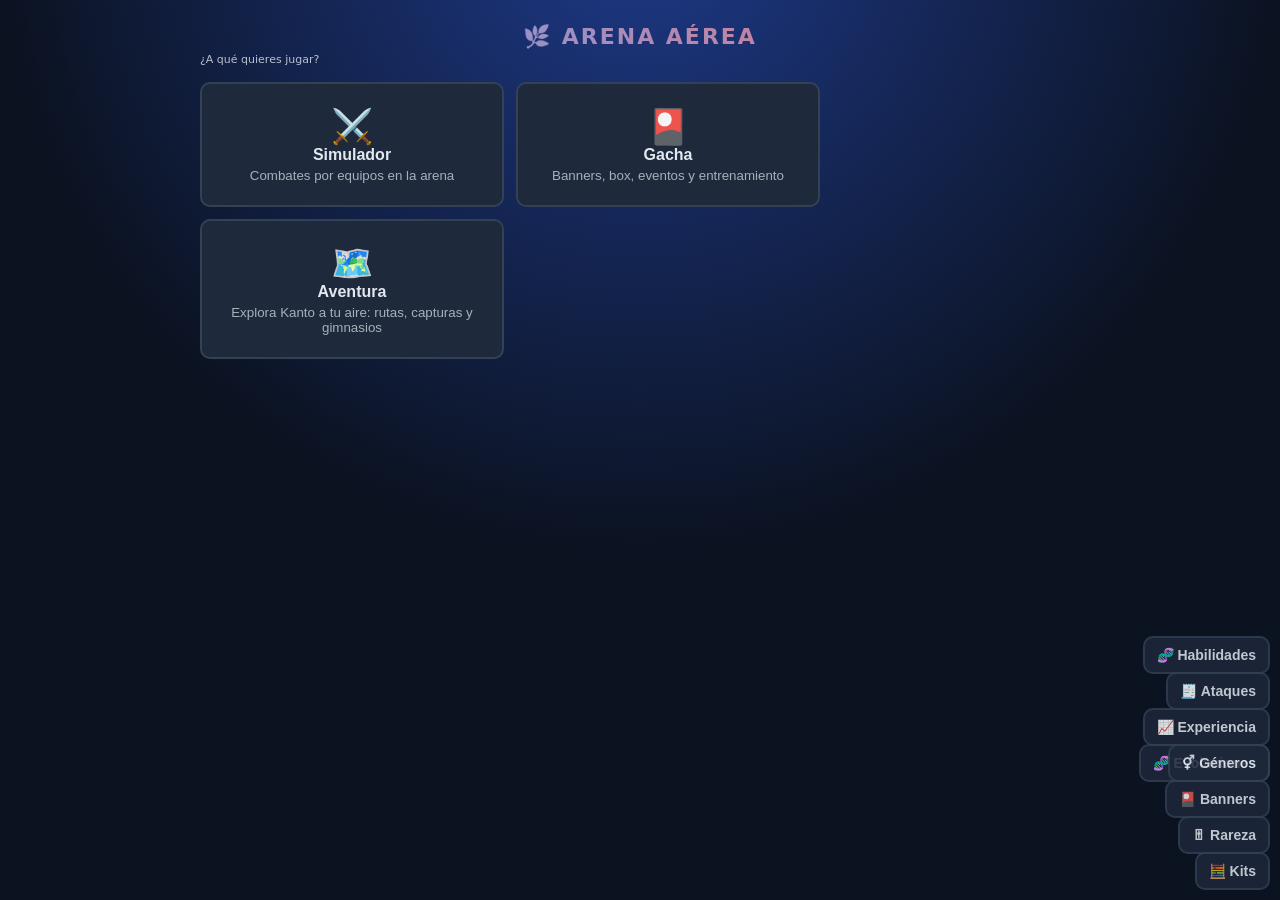
==== commit 8c7ff32f: "v1.0.9 - Mayoria de habilidades y objetos, cambios en batalla y modo manual" ====
--- a/equipos-api.html
+++ b/equipos-api.html
@@ -68,7 +68,18 @@
 #labui{display:none}#game.lab #labui{display:block}#game.lab #hud,#game.lab #mvp,#game.lab #log,#game.lab #bar{display:none!important}
 .lr{display:flex;gap:6px;flex-wrap:wrap;margin:6px 0;align-items:center;font-size:13px}.lr input[type=number]{width:72px}#lm{flex:1;min-width:170px}
 #labui input{padding:8px;border-radius:8px;border:2px solid var(--bd);background:var(--card);color:var(--fg);font-size:13px}
-
+/* Selector de ataques (sugeridos / aprendibles / todos) */
+.meq{display:flex;flex-wrap:wrap;gap:6px;margin:6px 0;min-height:30px;align-items:center}
+.mq{display:flex;align-items:center;gap:6px;padding:5px 10px;border-radius:10px;border:2px solid var(--t);background:#1e293b;font-size:12px}.mq span{color:#f87171}
+.mtabs{display:flex;gap:6px;flex-wrap:wrap;margin:8px 0}.mtabs button{padding:6px 10px;font-size:13px}.mtabs button.on{border-color:#a855f7;background:#4c1d95}
+.mfl{display:flex;flex-wrap:wrap;gap:6px;margin-bottom:6px}.mfl input,.mfl select{padding:7px;border-radius:8px;border:2px solid var(--bd);background:var(--card);color:var(--fg);font-size:13px}.mfl input{flex:1;min-width:140px}
+#mnote{font-size:12px;opacity:.8;min-height:16px;margin:4px 0}
+#mlist{max-height:440px;overflow:auto;padding:2px}
+.tg{display:flex;gap:4px;flex-wrap:wrap;margin-top:3px}.tag{font-size:10px;padding:0 5px;border-radius:6px;background:#334155;color:#cbd5e1;font-weight:700}
+#mmore{width:100%;margin-top:6px}
+/* Filtros del buscador */
+#filt select,#filt input{padding:7px;border-radius:8px;border:2px solid var(--bd);background:var(--card);color:var(--fg);font-size:13px}
+.qa{margin-left:auto;display:flex;gap:6px}.qa .qb{margin-left:0}
 </style>
 </head><body><main>
 <h1>🌿 Arena Aérea · Combates por equipos</h1>
@@ -86,7 +97,7 @@
 <div id="log"></div></section>
 <!-- El ORDEN importa: nucleo → datos → combate → ataques → ui → modos → principal.
      Para añadir un ataque nuevo: crea js/ataques/mi-ataque.js y añade aquí su <script> junto a los demás ataques. -->
-<script>window.ASSETS={"img/campo.jpg": "[data-uri]", "img/tipos/bug.png": "[data-uri]", "img/tipos/dark.png": "[data-uri]", "img/tipos/dragon.png": "[data-uri]", "img/tipos/elec.png": "[data-uri]", "img/tipos/fairy.png": "[data-uri]", "img/tipos/fighting.png": "[data-uri]", "img/tipos/fire.png": "[data-uri]", "img/tipos/flying.png": "[data-uri]", "img/tipos/ghost.png": "[data-uri]", "img/tipos/ground.png": "[data-uri]", "img/tipos/ice.png": "[data-uri]", "img/tipos/leaf.png": "[data-uri]", "img/tipos/normal.png": "[data-uri]", "img/tipos/poison.png": "[data-uri]